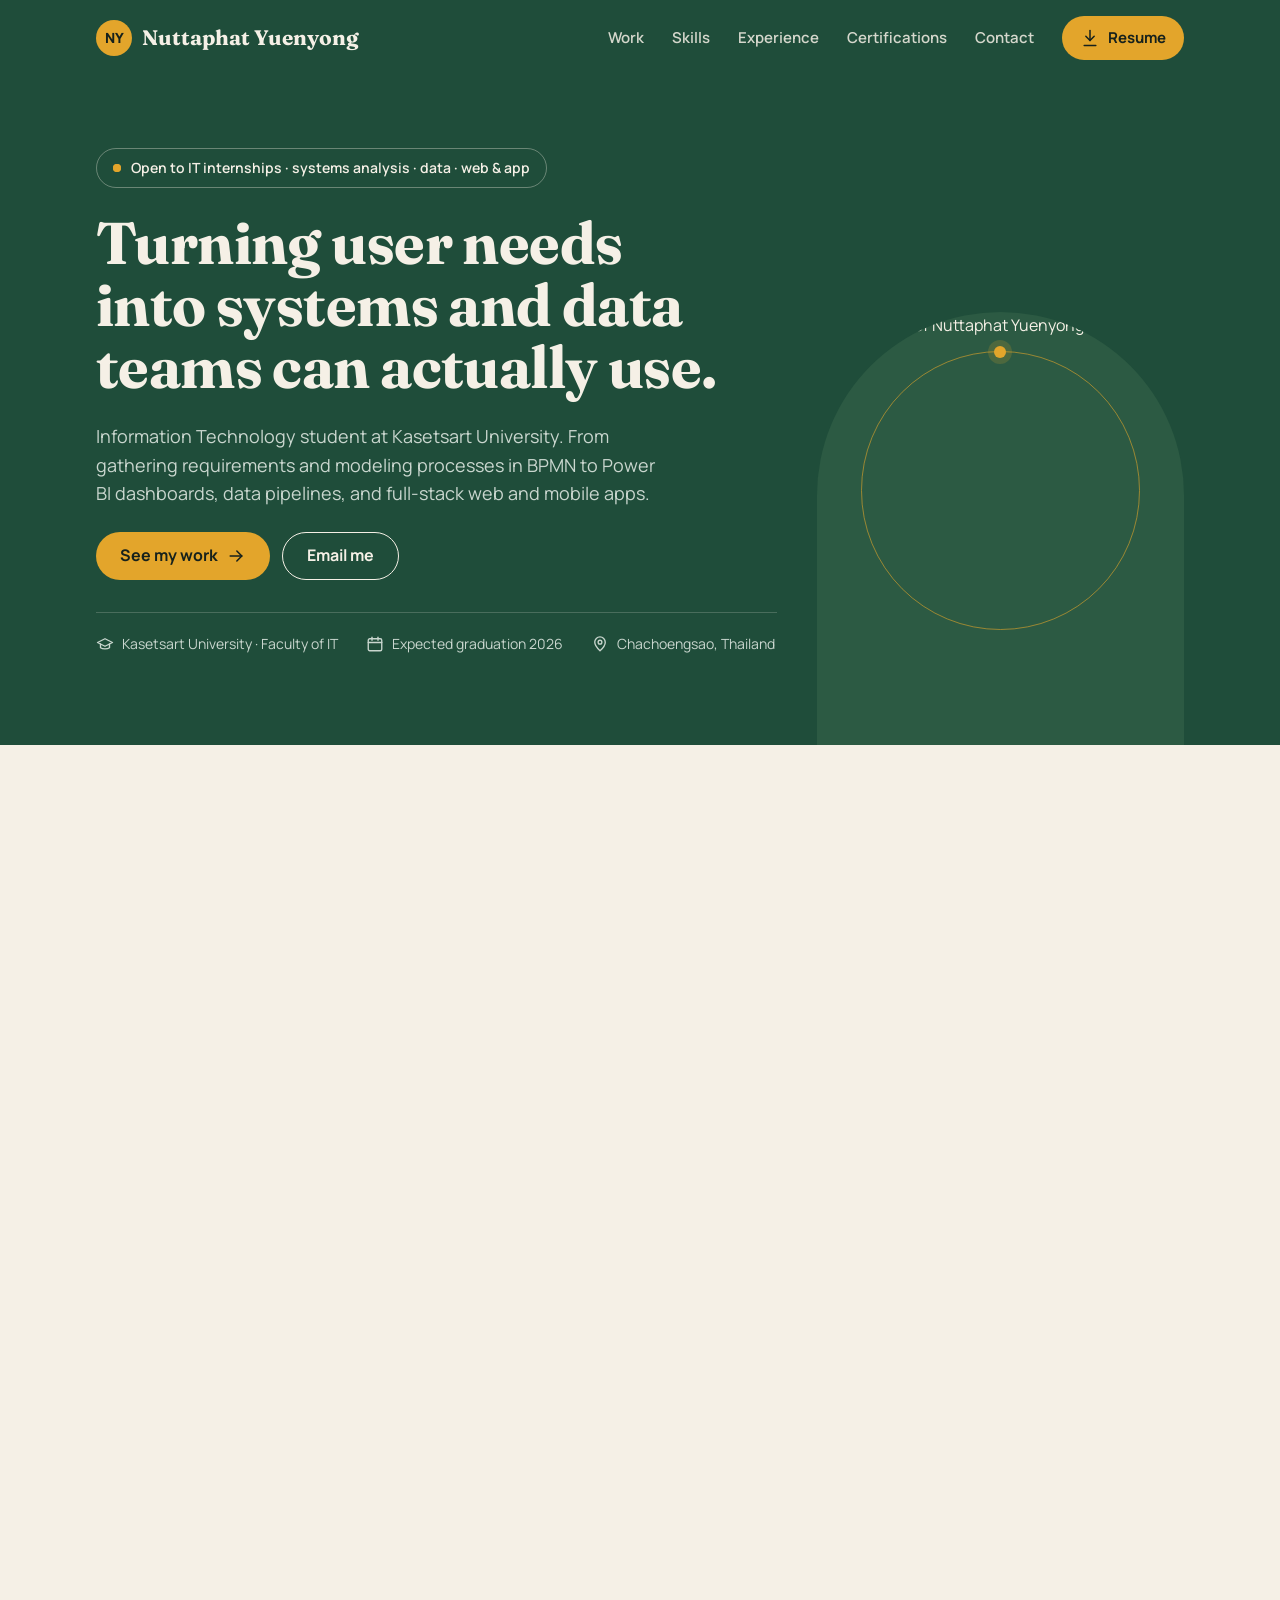
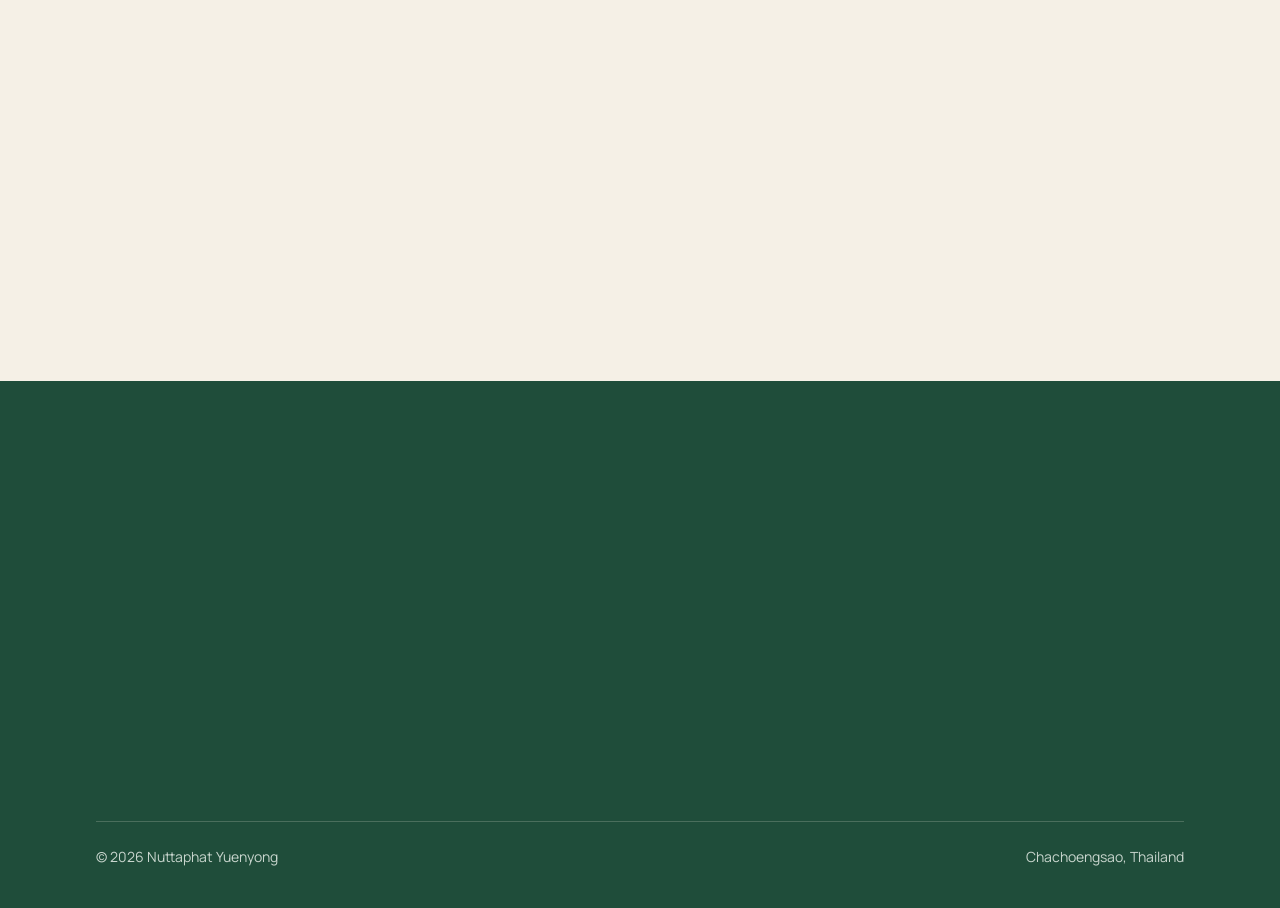
==== index.html @ 668767c3 "Add project screenshots and fix Web Cinema live link Replace placeholder media for Nestly, ShabuQ an" ====
<!DOCTYPE html>
<html lang="en">
  <head>
    <meta charset="UTF-8" />
    <meta name="viewport" content="width=device-width, initial-scale=1.0" />
    <title>Nuttaphat Yuenyong — IT Portfolio: Systems Analysis, Data, Web &amp; App</title>
    <meta
      name="description"
      content="Portfolio of Nuttaphat Yuenyong, Information Technology student at Kasetsart University open to IT internships and roles in systems analysis, data, and web and app development."
    />
    <meta property="og:title" content="Nuttaphat Yuenyong — IT Portfolio: Systems Analysis, Data, Web &amp; App" />
    <meta
      property="og:description"
      content="IT student at Kasetsart University. Requirements and BPMN, Power BI and data pipelines, and full-stack web and mobile apps."
    />
    <meta property="og:type" content="website" />
    <meta property="og:url" content="https://catboyz-45.github.io/Portfolio/" />
    <meta name="theme-color" content="#1F4D3A" />
    <link rel="icon" href="images/favicon.svg" type="image/svg+xml" />
    <link rel="preconnect" href="https://fonts.googleapis.com" />
    <link rel="preconnect" href="https://fonts.gstatic.com" crossorigin />
    <link
      href="https://fonts.googleapis.com/css2?family=Fraunces:opsz,wght@9..144,500;9..144,700&family=Manrope:wght@400;500;600;700;800&family=Noto+Sans+Thai:wght@400;600&display=swap"
      rel="stylesheet"
    />
    <link rel="stylesheet" href="styles.css" />
    <script>
      document.documentElement.classList.add('js');
    </script>
  </head>
  <body>
    <a class="skip-link" href="#main">Skip to content</a>
    <div class="scroll-progress" aria-hidden="true"></div>

    <header class="site-header" id="site-header">
      <div class="container header-inner">
        <a class="brand" href="#top" aria-label="Nuttaphat Yuenyong, back to top">
          <span class="brand-mark" aria-hidden="true">NY</span>
          <span class="brand-name">Nuttaphat Yuenyong</span>
        </a>

        <button class="menu-toggle" type="button" aria-expanded="false" aria-controls="site-nav" aria-label="Open menu">
          <span></span><span></span><span></span>
        </button>

        <nav class="site-nav" id="site-nav" aria-label="Main">
          <a href="#work">Work</a>
          <a href="#skills">Skills</a>
          <a href="#experience">Experience</a>
          <a href="#certifications">Certifications</a>
          <a href="#contact">Contact</a>
          <a class="btn btn-gold btn-sm nav-cta" href="resume.html">
            <svg viewBox="0 0 24 24" aria-hidden="true"><path d="M12 3v12" /><path d="m7 10 5 5 5-5" /><path d="M5 21h14" /></svg>
            Resume
          </a>
        </nav>
      </div>
    </header>

    <main id="main">
      <!-- HERO -->
      <section class="hero" id="top">
        <div class="container hero-grid">
          <div class="hero-copy">
            <span class="eyebrow-pill hero-in" style="--d: 0">
              <span class="pulse-dot" aria-hidden="true"></span>
              Open to IT internships · systems analysis · data · web &amp; app
            </span>
            <h1 class="hero-title hero-in" style="--d: 1">Turning user needs into systems and data teams can actually use.</h1>
            <p class="hero-lead hero-in" style="--d: 2">
              Information Technology student at Kasetsart University. From gathering requirements and modeling
              processes in BPMN to Power BI dashboards, data pipelines, and full-stack web and mobile apps.
            </p>
            <div class="hero-actions hero-in" style="--d: 3">
              <a class="btn btn-gold" href="#work">
                See my work
                <svg class="arrow" viewBox="0 0 24 24" aria-hidden="true"><path d="M5 12h14" /><path d="m13 6 6 6-6 6" /></svg>
              </a>
              <a class="btn btn-outline-light" href="mailto:nuttaputza123@gmail.com">Email me</a>
            </div>
            <ul class="hero-facts hero-in" style="--d: 4">
              <li>
                <svg viewBox="0 0 24 24" aria-hidden="true"><path d="M22 10 12 5 2 10l10 5 10-5Z" /><path d="M6 12v5c3 2 9 2 12 0v-5" /></svg>
                Kasetsart University · Faculty of IT
              </li>
              <li>
                <svg viewBox="0 0 24 24" aria-hidden="true"><rect x="3" y="5" width="18" height="16" rx="2" /><path d="M3 10h18" /><path d="M8 3v4" /><path d="M16 3v4" /></svg>
                Expected graduation 2026
              </li>
              <li>
                <svg viewBox="0 0 24 24" aria-hidden="true"><path d="M12 21s-7-6.2-7-11.5A7 7 0 0 1 19 9.5C19 14.8 12 21 12 21Z" /><circle cx="12" cy="9.5" r="2.5" /></svg>
                Chachoengsao, Thailand
              </li>
            </ul>
          </div>

          <div class="hero-portrait hero-in" style="--d: 2">
            <span class="portrait-ring" aria-hidden="true"></span>
            <img
              src="images/portrait-cutout.webp"
              alt="Portrait of Nuttaphat Yuenyong"
              width="700"
              height="937"
              fetchpriority="high"
            />
          </div>
        </div>
      </section>

      <!-- WORK -->
      <section class="section" id="work">
        <div class="container">
          <div class="section-head" data-reveal>
            <div>
              <p class="eyebrow">Selected work</p>
              <h2>Projects</h2>
            </div>
            <p class="section-note">From requirements and data pipelines to full-stack web and mobile apps.</p>
          </div>

          <div class="work-list">
            <article class="card case-card" data-reveal>
              <div class="case-media">
                <img src="images/project-nestly.jpg" alt="Nestly dorm admin dashboard showing billing, to-do items and room status" width="1400" height="875" loading="lazy" />
              </div>
              <div class="case-body">
                <div class="tag-row">
                  <span class="tag tag-dark">Full-stack web</span>
                  <span class="tag">Next.js</span>
                  <span class="tag">PostgreSQL</span>
                </div>
                <h3>Nestly — dormitory management platform</h3>
                <dl class="case-facts">
                  <dt>What it does</dt>
                  <dd>Runs many dorms in one system: rooms, tenants, leases, water and electricity meters, invoices and payment slips, repair requests, parcels, announcements and chat.</dd>
                  <dt>Design</dt>
                  <dd>Three roles (platform admin, dorm admin, tenant) with permissions checked on the server for every dorm; 115 API routes.</dd>
                  <dt>Built with</dt>
                  <dd>Next.js, TypeScript, Prisma, PostgreSQL, Docker; tested with Vitest and Playwright.</dd>
                </dl>
                <div class="link-row">
                  <a class="text-link" href="https://github.com/Catboyz-45/it-project" target="_blank" rel="noopener">View on GitHub ↗</a>
                </div>
              </div>
            </article>

            <article class="card case-card" data-reveal>
              <!-- TODO: replace this placeholder with a screenshot of the dashboard or the Airflow DAG -->
              <div class="case-media media-placeholder">
                <svg viewBox="0 0 24 24" aria-hidden="true"><ellipse cx="12" cy="5" rx="8" ry="3" /><path d="M4 5v6c0 1.7 3.6 3 8 3s8-1.3 8-3V5" /><path d="M4 11v6c0 1.7 3.6 3 8 3s8-1.3 8-3v-6" /></svg>
                <span>Cost-of-living pipeline</span>
              </div>
              <div class="case-body">
                <div class="tag-row">
                  <span class="tag tag-dark">Data engineering</span>
                  <span class="tag">Airflow</span>
                  <span class="tag">Machine learning</span>
                </div>
                <h3>Thai cost-of-living data pipeline</h3>
                <dl class="case-facts">
                  <dt>Questions</dt>
                  <dd>How much have rice, pork, eggs, rent and fuel gone up in each province? Will each category cost more next month? How far does the minimum wage go?</dd>
                  <dt>What I built</dt>
                  <dd>An Airflow pipeline that pulls millions of rows of provincial CPI from government open APIs, scrapes daily retail prices, validates and transforms the data, then trains and deploys a forecasting model.</dd>
                  <dt>Built with</dt>
                  <dd>Python, Apache Airflow, PostgreSQL, Docker, scikit-learn, FastAPI, Power BI.</dd>
                </dl>
                <div class="link-row">
                  <a class="text-link" href="https://github.com/Catboyz-45/cost-of-living-pipeline" target="_blank" rel="noopener">View on GitHub ↗</a>
                </div>
              </div>
            </article>

            <div class="project-grid" data-stagger>
              <article class="card project-card" data-reveal>
                <!-- TODO: replace with an image of the use case and ER diagrams -->
                <div class="project-media media-placeholder">
                  <svg viewBox="0 0 24 24" aria-hidden="true"><rect x="3" y="3" width="7" height="5" rx="1" /><rect x="14" y="3" width="7" height="5" rx="1" /><rect x="8.5" y="16" width="7" height="5" rx="1" /><path d="M6.5 8v3h11V8" /><path d="M12 11v5" /></svg>
                  <span>Use case &amp; ER diagrams</span>
                </div>
                <div class="project-body">
                  <p class="kicker">System analysis · 2024</p>
                  <h3>Restaurant booking system</h3>
                  <p>Gathered requirements, aligned them with stakeholders, and produced the use case and ER diagrams.</p>
                </div>
              </article>

              <article class="card project-card" data-reveal>
                <!-- TODO: replace with a screenshot of the Power BI dashboard -->
                <div class="project-media media-placeholder">
                  <svg viewBox="0 0 24 24" aria-hidden="true"><rect x="3" y="3" width="18" height="18" rx="2" /><path d="M7 16v-4" /><path d="M12 16V8" /><path d="M17 16v-6" /></svg>
                  <span>Power BI dashboard</span>
                </div>
                <div class="project-body">
                  <p class="kicker">Data visualization · 2025</p>
                  <h3>Sales dashboard</h3>
                  <p>Analysed sales data and built dashboards in Excel and Power BI for a team presentation.</p>
                </div>
              </article>

              <article class="card project-card" data-reveal>
                <div class="project-media project-media-phone">
                  <img src="images/project-shabuq.jpg" alt="ShabuQ app home screen with live queue status and restaurant list" width="390" height="844" loading="lazy" />
                </div>
                <div class="project-body">
                  <p class="kicker">Mobile app · Flutter + Firebase</p>
                  <h3>ShabuQ</h3>
                  <p>Queue booking app for shabu restaurants: sign-in, live queue status, coupons, and separate admin roles for each restaurant.</p>
                  <div class="link-row">
                    <a class="text-link" href="https://github.com/Catboyz-45/shabuq-flutter" target="_blank" rel="noopener">GitHub ↗</a>
                  </div>
                </div>
              </article>

              <article class="card project-card" data-reveal>
                <div class="project-media">
                  <img src="images/iot.jpg" alt="Alcohol Monitor device with ESP32 and MQ-3 sensor" width="640" height="853" loading="lazy" />
                </div>
                <div class="project-body">
                  <p class="kicker">IoT · Flutter + ESP32</p>
                  <h3>Alcohol Monitor</h3>
                  <p>An ESP32 with an MQ-3 sensor streams readings over MQTT to a Flutter app that shows SAFE / WARNING / DRUNK, keeps test history and controls the alarms.</p>
                  <div class="link-row">
                    <a class="text-link" href="https://github.com/Catboyz-45/alcohol-monitor-app" target="_blank" rel="noopener">App ↗</a>
                    <a class="text-link" href="https://github.com/Catboyz-45/alcohol-monitor-firmware" target="_blank" rel="noopener">Firmware ↗</a>
                  </div>
                </div>
              </article>

              <article class="card project-card" data-reveal>
                <div class="project-media">
                  <img src="images/project-cinema.jpg" alt="Web Cinema home page with featured movie banner and now-showing list" width="800" height="500" loading="lazy" />
                </div>
                <div class="project-body">
                  <p class="kicker">Web app · Express + Firebase</p>
                  <h3>Web Cinema</h3>
                  <p>Cinema ticket booking with seat selection, pricing, discount codes and points, built for Information System Analysis and Design.</p>
                  <div class="link-row">
                    <a class="text-link" href="https://my-web-project-491413.web.app/" target="_blank" rel="noopener">Live ↗</a>
                    <a class="text-link" href="https://github.com/Catboyz-45/cinema-booking" target="_blank" rel="noopener">GitHub ↗</a>
                    <a class="text-link" href="35-ณัฐภัทร-ระบบซื้อตั๋วภาพยนตร์ออนไลน์.pdf" target="_blank" rel="noopener">Report</a>
                  </div>
                </div>
              </article>

              <a class="card project-card more-card" href="https://github.com/Catboyz-45" target="_blank" rel="noopener" data-reveal>
                <span class="more-icon" aria-hidden="true">
                  <svg viewBox="0 0 24 24"><path d="M9 19c-4.3 1.4-4.3-2.5-6-3m12 5v-3.5c0-1 .1-1.4-.5-2 2.8-.3 5.5-1.4 5.5-6a4.6 4.6 0 0 0-1.3-3.2 4.2 4.2 0 0 0-.1-3.2s-1.1-.3-3.5 1.3a12.3 12.3 0 0 0-6.2 0C6.5 2.8 5.4 3.1 5.4 3.1a4.2 4.2 0 0 0-.1 3.2A4.6 4.6 0 0 0 4 9.5c0 4.6 2.7 5.7 5.5 6-.6.6-.6 1.2-.5 2V21" /></svg>
                </span>
                <strong>More projects on GitHub</strong>
                <span>github.com/Catboyz-45 ↗</span>
              </a>
            </div>
          </div>
        </div>
      </section>

      <!-- SKILLS -->
      <section class="section" id="skills">
        <div class="container">
          <div class="section-head" data-reveal>
            <div>
              <p class="eyebrow">What I bring</p>
              <h2>Skills</h2>
            </div>
            <p class="section-note">Detail-oriented and responsible — comfortable working with both users and development teams.</p>
          </div>

          <div class="skill-grid" data-stagger>
            <article class="card skill-card" data-reveal>
              <span class="icon-tile" aria-hidden="true">
                <svg viewBox="0 0 24 24"><rect x="3" y="3" width="7" height="5" rx="1" /><rect x="14" y="16" width="7" height="5" rx="1" /><path d="M6.5 8v4a2 2 0 0 0 2 2h7a2 2 0 0 1 2 2" /><path d="M17.5 3.5 21 7l-3.5 3.5L14 7Z" /></svg>
              </span>
              <h3>Systems analysis &amp; design</h3>
              <p>Turning user needs into requirements and models the team can build from.</p>
              <p class="skill-tools">Requirement analysis · Use case · ER diagram · Flowchart · BPMN</p>
            </article>
            <article class="card skill-card" data-reveal>
              <span class="icon-tile" aria-hidden="true">
                <svg viewBox="0 0 24 24"><path d="M4 20V10" /><path d="M10 20V4" /><path d="M16 20v-7" /><path d="M22 20H2" /></svg>
              </span>
              <h3>Data &amp; reporting</h3>
              <p>Collecting, cleaning and modeling data, from SQL queries to pipelines and dashboards.</p>
              <p class="skill-tools">SQL · PostgreSQL · Excel · Power BI · Python · Airflow · Machine learning</p>
            </article>
            <article class="card skill-card" data-reveal>
              <span class="icon-tile" aria-hidden="true">
                <svg viewBox="0 0 24 24"><path d="m8 7-5 5 5 5" /><path d="m16 7 5 5-5 5" /><path d="m14 4-4 16" /></svg>
              </span>
              <h3>Web development</h3>
              <p>Building full-stack web apps with typed APIs and a relational database.</p>
              <p class="skill-tools">HTML · CSS · JavaScript · TypeScript · React · Next.js · Node.js · Express</p>
            </article>
            <article class="card skill-card" data-reveal>
              <span class="icon-tile" aria-hidden="true">
                <svg viewBox="0 0 24 24"><rect x="6" y="2" width="12" height="20" rx="2" /><path d="M11 18h2" /></svg>
              </span>
              <h3>Mobile &amp; IoT</h3>
              <p>Cross-platform apps connected to cloud data and real devices.</p>
              <p class="skill-tools">Flutter · Firebase · ESP32 · MQTT</p>
            </article>
          </div>

          <div class="chip-row" data-reveal>
            <span class="chip-label">DevOps &amp; tools</span>
            <span class="chip">Docker</span>
            <span class="chip">Nginx</span>
            <span class="chip">Git / GitHub</span>
            <span class="chip">Jira</span>
            <span class="chip">Trello</span>
          </div>
        </div>
      </section>

      <!-- EXPERIENCE -->
      <section class="section" id="experience">
        <div class="container two-col">
          <div data-reveal>
            <p class="eyebrow">Experience</p>
            <h2>Work &amp; activities</h2>
            <ol class="timeline" data-stagger>
              <li data-reveal>
                <p class="timeline-year">2025</p>
                <h3>Data dashboard showcase</h3>
                <p>Presented a data dashboard to instructors.</p>
              </li>
              <li data-reveal>
                <p class="timeline-year">2024</p>
                <h3>System analysis workshop</h3>
                <p>Took part in the workshop and the team presentation.</p>
              </li>
              <li data-reveal>
                <p class="timeline-year">Mar – May 2022</p>
                <h3>CP ALL Plc (7-Eleven) — dual vocational trainee</h3>
                <p>Cashier and front-of-store work serving customers; received an internship certificate from CP ALL. <a class="text-link" href="cpall-internship-certificate.pdf" target="_blank" rel="noopener">View certificate ↗</a></p>
              </li>
              <li data-reveal>
                <p class="timeline-year">University activities</p>
                <h3>Thai language seminar <span lang="th" class="th">(สัมมนาวิชาภาษาไทย)</span></h3>
                <p>Took part in the course seminar. <a class="text-link" href="summana.jpg" target="_blank" rel="noopener">View photo ↗</a></p>
              </li>
            </ol>
          </div>

          <div class="side-stack" data-stagger>
            <article class="card card-dark" data-reveal>
              <p class="eyebrow eyebrow-light">Education</p>
              <h3 class="serif">Kasetsart University</h3>
              <p>Faculty of Information Technology</p>
              <p>2023 – 2026 (expected)</p>
            </article>
            <article class="card lang-card" data-reveal>
              <p class="eyebrow">Languages</p>
              <div class="lang-grid">
                <div><strong>Thai</strong><span>Native</span></div>
                <div><strong>English</strong><span>Limited working</span></div>
              </div>
            </article>
          </div>
        </div>
      </section>

      <!-- CERTIFICATIONS -->
      <section class="section section-last" id="certifications">
        <div class="container">
          <div class="section-head" data-reveal>
            <div>
              <p class="eyebrow">Learning</p>
              <h2>Certifications &amp; training</h2>
            </div>
          </div>
          <div class="cert-carousel" data-reveal>
            <div class="cert-controls">
              <p class="cert-count" aria-live="polite">11 certificates</p>
              <div class="cert-buttons">
                <button class="cert-btn" type="button" data-dir="-1" aria-label="Previous certificates">
                  <svg viewBox="0 0 24 24" aria-hidden="true"><path d="m15 6-6 6 6 6" /></svg>
                </button>
                <button class="cert-btn" type="button" data-dir="1" aria-label="Next certificates">
                  <svg viewBox="0 0 24 24" aria-hidden="true"><path d="m9 6 6 6-6 6" /></svg>
                </button>
              </div>
            </div>
            <ul class="cert-track" tabindex="0" aria-label="Certificates, scroll sideways to see more">
            <li class="cert-slide">
              <a class="card cert-slide-link" href="อบรมai.pdf" target="_blank" rel="noopener">
                <span class="cert-slide-media">
                <img src="images/cert-ai.jpg" alt="AI &amp; Cybersecurity Skills certificate" width="720" height="509" loading="lazy" />
                </span>
                <span class="cert-slide-body">
                  <span class="cert-badge cert-badge-gold">Training</span>
                  <strong>AI &amp; Cybersecurity Skills</strong>
                  <span>NCSA × Microsoft · Mar 2025 · View ↗</span>
                </span>
              </a>
            </li>
            <li class="cert-slide">
              <a class="card cert-slide-link" href="https://www.hackerrank.com/certificates/7e9e66ba604c" target="_blank" rel="noopener">
                <span class="cert-slide-media">
                <img src="images/cert-sql-intermediate.jpg" alt="SQL (Intermediate) certificate" width="720" height="540" loading="lazy" />
                </span>
                <span class="cert-slide-body">
                  <span class="cert-badge cert-badge-int">Intermediate</span>
                  <strong>SQL</strong>
                  <span>HackerRank · Mar 2025 · Verify ↗</span>
                </span>
              </a>
            </li>
            <li class="cert-slide">
              <a class="card cert-slide-link" href="https://www.hackerrank.com/certificates/b55aac832346" target="_blank" rel="noopener">
                <span class="cert-slide-media">
                <img src="images/cert-javascript-intermediate.jpg" alt="JavaScript (Intermediate) certificate" width="720" height="540" loading="lazy" />
                </span>
                <span class="cert-slide-body">
                  <span class="cert-badge cert-badge-int">Intermediate</span>
                  <strong>JavaScript</strong>
                  <span>HackerRank · Mar 2025 · Verify ↗</span>
                </span>
              </a>
            </li>
            <li class="cert-slide">
              <a class="card cert-slide-link" href="https://www.hackerrank.com/certificates/b347e137071e" target="_blank" rel="noopener">
                <span class="cert-slide-media">
                <img src="images/cert-nodejs-intermediate.jpg" alt="Node.js (Intermediate) certificate" width="720" height="540" loading="lazy" />
                </span>
                <span class="cert-slide-body">
                  <span class="cert-badge cert-badge-int">Intermediate</span>
                  <strong>Node.js</strong>
                  <span>HackerRank · Mar 2025 · Verify ↗</span>
                </span>
              </a>
            </li>
            <li class="cert-slide">
              <a class="card cert-slide-link" href="https://www.hackerrank.com/certificates/b897d0a8d347" target="_blank" rel="noopener">
                <span class="cert-slide-media">
                <img src="images/cert-angular-intermediate.jpg" alt="Angular (Intermediate) certificate" width="720" height="540" loading="lazy" />
                </span>
                <span class="cert-slide-body">
                  <span class="cert-badge cert-badge-int">Intermediate</span>
                  <strong>Angular</strong>
                  <span>HackerRank · Mar 2025 · Verify ↗</span>
                </span>
              </a>
            </li>
            <li class="cert-slide">
              <a class="card cert-slide-link" href="https://www.hackerrank.com/certificates/db57889ee4a3" target="_blank" rel="noopener">
                <span class="cert-slide-media">
                <img src="images/cert-sql-basic.jpg" alt="SQL (Basic) certificate" width="720" height="540" loading="lazy" />
                </span>
                <span class="cert-slide-body">
                  <span class="cert-badge">Basic</span>
                  <strong>SQL</strong>
                  <span>HackerRank · Mar 2025 · Verify ↗</span>
                </span>
              </a>
            </li>
            <li class="cert-slide">
              <a class="card cert-slide-link" href="https://www.hackerrank.com/certificates/27699dcb1788" target="_blank" rel="noopener">
                <span class="cert-slide-media">
                <img src="images/cert-javascript-basic.jpg" alt="JavaScript (Basic) certificate" width="720" height="540" loading="lazy" />
                </span>
                <span class="cert-slide-body">
                  <span class="cert-badge">Basic</span>
                  <strong>JavaScript</strong>
                  <span>HackerRank · Mar 2025 · Verify ↗</span>
                </span>
              </a>
            </li>
            <li class="cert-slide">
              <a class="card cert-slide-link" href="https://www.hackerrank.com/certificates/e20fbc68e34d" target="_blank" rel="noopener">
                <span class="cert-slide-media">
                <img src="images/cert-nodejs-basic.jpg" alt="Node.js (Basic) certificate" width="720" height="540" loading="lazy" />
                </span>
                <span class="cert-slide-body">
                  <span class="cert-badge">Basic</span>
                  <strong>Node.js</strong>
                  <span>HackerRank · Mar 2025 · Verify ↗</span>
                </span>
              </a>
            </li>
            <li class="cert-slide">
              <a class="card cert-slide-link" href="https://www.hackerrank.com/certificates/fe87475e85b6" target="_blank" rel="noopener">
                <span class="cert-slide-media">
                <img src="images/cert-python-basic.jpg" alt="Python (Basic) certificate" width="720" height="540" loading="lazy" />
                </span>
                <span class="cert-slide-body">
                  <span class="cert-badge">Basic</span>
                  <strong>Python</strong>
                  <span>HackerRank · Mar 2025 · Verify ↗</span>
                </span>
              </a>
            </li>
            <li class="cert-slide">
              <a class="card cert-slide-link" href="https://www.hackerrank.com/certificates/c6fc76d8fc4a" target="_blank" rel="noopener">
                <span class="cert-slide-media">
                <img src="images/cert-java-basic.jpg" alt="Java (Basic) certificate" width="720" height="540" loading="lazy" />
                </span>
                <span class="cert-slide-body">
                  <span class="cert-badge">Basic</span>
                  <strong>Java</strong>
                  <span>HackerRank · Mar 2025 · Verify ↗</span>
                </span>
              </a>
            </li>
            <li class="cert-slide">
              <a class="card cert-slide-link" href="https://www.hackerrank.com/certificates/81c947c89300" target="_blank" rel="noopener">
                <span class="cert-slide-media">
                <img src="images/cert-css-basic.jpg" alt="CSS (Basic) certificate" width="720" height="540" loading="lazy" />
                </span>
                <span class="cert-slide-body">
                  <span class="cert-badge">Basic</span>
                  <strong>CSS</strong>
                  <span>HackerRank · Mar 2025 · Verify ↗</span>
                </span>
              </a>
            </li>
            </ul>
            <div class="cert-progress" aria-hidden="true"><span></span></div>
          </div>
        </div>
      </section>

      <!-- CONTACT -->
      <section class="contact" id="contact">
        <div class="container contact-inner">
          <h2 data-reveal>Looking for a detail-oriented IT intern? Let’s talk.</h2>
          <div class="contact-actions" data-reveal>
            <a class="btn btn-gold btn-lg" href="mailto:nuttaputza123@gmail.com">
              <svg viewBox="0 0 24 24" aria-hidden="true"><rect x="3" y="5" width="18" height="14" rx="2" /><path d="m3 7 9 6 9-6" /></svg>
              nuttaputza123@gmail.com
            </a>
            <a class="btn btn-outline-light btn-lg" href="https://github.com/Catboyz-45" target="_blank" rel="noopener">
              <svg viewBox="0 0 24 24" aria-hidden="true"><path d="M9 19c-4.3 1.4-4.3-2.5-6-3m12 5v-3.5c0-1 .1-1.4-.5-2 2.8-.3 5.5-1.4 5.5-6a4.6 4.6 0 0 0-1.3-3.2 4.2 4.2 0 0 0-.1-3.2s-1.1-.3-3.5 1.3a12.3 12.3 0 0 0-6.2 0C6.5 2.8 5.4 3.1 5.4 3.1a4.2 4.2 0 0 0-.1 3.2A4.6 4.6 0 0 0 4 9.5c0 4.6 2.7 5.7 5.5 6-.6.6-.6 1.2-.5 2V21" /></svg>
              GitHub
            </a>
            <a class="btn btn-outline-light btn-lg" href="https://www.linkedin.com/in/nuttaphat-yuenyong" target="_blank" rel="noopener">
              <svg viewBox="0 0 24 24" aria-hidden="true"><rect x="3" y="3" width="18" height="18" rx="3" /><path d="M8 10v7" /><path d="M8 7v.01" /><path d="M12 17v-4a2 2 0 0 1 4 0v4" /><path d="M12 10v7" /></svg>
              LinkedIn
            </a>
          </div>
          <div class="footer-row">
            <span>© 2026 Nuttaphat Yuenyong</span>
            <span>Chachoengsao, Thailand</span>
          </div>
        </div>
      </section>
    </main>

    <a class="to-top" href="#top" aria-label="Back to top">
      <svg viewBox="0 0 24 24" aria-hidden="true"><path d="M12 19V5" /><path d="m5 12 7-7 7 7" /></svg>
    </a>

    <script src="script.js"></script>
  </body>
</html>
---- styles.css ----
:root {
  --green-900: #173b2d;
  --green-800: #1f4d3a;
  --green-700: #2c5a43;
  --cream: #f5f0e6;
  --cream-deep: #e9e2d3;
  --paper: #fffdf8;
  --line: #e3dccd;
  --ink: #16211c;
  --muted: #4b5751;
  --on-green-muted: #c9d6ce;
  --gold: #e3a52b;
  --gold-on-green: #eab13a;
  --gold-on-cream: #8a6512;

  --radius-lg: 24px;
  --radius-md: 20px;
  --radius-sm: 16px;
  --shadow-soft: 0 1px 2px rgba(22, 33, 28, 0.04), 0 8px 24px rgba(22, 33, 28, 0.06);
  --shadow-lift: 0 2px 4px rgba(22, 33, 28, 0.06), 0 18px 40px rgba(22, 33, 28, 0.12);

  --ease-out: cubic-bezier(0.2, 0.7, 0.2, 1);
  --ease-spring: cubic-bezier(0.34, 1.4, 0.64, 1);
  --header-h: 76px;
}

*,
*::before,
*::after {
  box-sizing: border-box;
}

html {
  scroll-behavior: smooth;
  scroll-padding-top: calc(var(--header-h) + 12px);
  -webkit-text-size-adjust: 100%;
}

body {
  margin: 0;
  font-family: "Manrope", "Noto Sans Thai", system-ui, sans-serif;
  font-size: 16px;
  line-height: 1.6;
  color: var(--ink);
  background: var(--cream);
  -webkit-font-smoothing: antialiased;
}

img {
  max-width: 100%;
  display: block;
}

a {
  color: inherit;
}

h1,
h2,
h3 {
  margin: 0;
}

p {
  margin: 0;
}

svg {
  width: 20px;
  height: 20px;
  fill: none;
  stroke: currentColor;
  stroke-width: 1.8;
  stroke-linecap: round;
  stroke-linejoin: round;
  flex-shrink: 0;
}

:focus-visible {
  outline: 3px solid var(--gold);
  outline-offset: 3px;
  border-radius: 6px;
}

.th {
  font-family: "Noto Sans Thai", "Manrope", sans-serif;
  font-weight: 600;
  color: var(--muted);
}

.container {
  width: 100%;
  max-width: 1200px;
  margin: 0 auto;
  padding-inline: clamp(20px, 5vw, 56px);
}

.skip-link {
  position: absolute;
  left: 16px;
  top: -60px;
  z-index: 100;
  padding: 10px 16px;
  border-radius: 999px;
  background: var(--gold);
  color: var(--ink);
  font-weight: 700;
  text-decoration: none;
  transition: top 200ms var(--ease-out);
}

.skip-link:focus {
  top: 12px;
}

/* ---------- Scroll progress ---------- */

.scroll-progress {
  position: fixed;
  inset: 0 0 auto 0;
  height: 3px;
  z-index: 60;
  background: var(--gold);
  transform-origin: 0 50%;
  transform: scaleX(var(--progress, 0));
  pointer-events: none;
}

/* ---------- Header ---------- */

.site-header {
  position: sticky;
  top: 0;
  z-index: 50;
  background: var(--green-800);
  color: var(--cream);
  transition: background-color 300ms ease, box-shadow 300ms ease;
}

.site-header.is-scrolled {
  background: rgba(31, 77, 58, 0.92);
  backdrop-filter: saturate(140%) blur(10px);
  -webkit-backdrop-filter: saturate(140%) blur(10px);
  box-shadow: 0 8px 24px rgba(10, 25, 18, 0.18);
}

.header-inner {
  display: flex;
  align-items: center;
  gap: 24px;
  min-height: var(--header-h);
  transition: min-height 300ms var(--ease-out);
}

.site-header.is-scrolled .header-inner {
  min-height: 64px;
}

.brand {
  display: inline-flex;
  align-items: center;
  gap: 10px;
  text-decoration: none;
  font-family: "Fraunces", Georgia, serif;
  font-size: 21px;
  font-weight: 700;
  color: var(--cream);
}

.brand-mark {
  width: 36px;
  height: 36px;
  border-radius: 50%;
  display: inline-flex;
  align-items: center;
  justify-content: center;
  background: var(--gold);
  color: var(--ink);
  font-family: "Manrope", sans-serif;
  font-size: 14px;
  font-weight: 800;
  transition: transform 500ms var(--ease-spring);
}

.brand:hover .brand-mark {
  transform: rotate(-12deg) scale(1.06);
}

.site-nav {
  margin-left: auto;
  display: flex;
  align-items: center;
  gap: 28px;
  font-size: 15px;
  font-weight: 600;
}

.site-nav a:not(.btn) {
  position: relative;
  padding: 10px 0;
  text-decoration: none;
  color: var(--cream);
  opacity: 0.85;
  transition: opacity 200ms ease;
}

.site-nav a:not(.btn)::after {
  content: "";
  position: absolute;
  left: 0;
  right: 0;
  bottom: 4px;
  height: 2px;
  border-radius: 2px;
  background: var(--gold);
  transform: scaleX(0);
  transform-origin: right;
  transition: transform 350ms var(--ease-out);
}

.site-nav a:not(.btn):hover,
.site-nav a:not(.btn).is-active {
  opacity: 1;
}

.site-nav a:not(.btn):hover::after,
.site-nav a:not(.btn).is-active::after {
  transform: scaleX(1);
  transform-origin: left;
}

.menu-toggle {
  display: none;
  margin-left: auto;
  width: 44px;
  height: 44px;
  border: 0;
  border-radius: 12px;
  background: transparent;
  color: var(--cream);
  cursor: pointer;
  position: relative;
}

.menu-toggle span {
  position: absolute;
  left: 11px;
  right: 11px;
  height: 2px;
  border-radius: 2px;
  background: currentColor;
  transition: transform 350ms var(--ease-out), opacity 200ms ease;
}

.menu-toggle span:nth-child(1) {
  top: 15px;
}
.menu-toggle span:nth-child(2) {
  top: 21px;
}
.menu-toggle span:nth-child(3) {
  top: 27px;
}

.menu-toggle[aria-expanded="true"] span:nth-child(1) {
  transform: translateY(6px) rotate(45deg);
}
.menu-toggle[aria-expanded="true"] span:nth-child(2) {
  opacity: 0;
  transform: scaleX(0.3);
}
.menu-toggle[aria-expanded="true"] span:nth-child(3) {
  transform: translateY(-6px) rotate(-45deg);
}

/* ---------- Buttons ---------- */

.btn {
  display: inline-flex;
  align-items: center;
  justify-content: center;
  gap: 8px;
  min-height: 48px;
  padding: 0 24px;
  border-radius: 999px;
  font-weight: 700;
  font-size: 16px;
  text-decoration: none;
  white-space: nowrap;
  transition: transform 300ms var(--ease-spring), box-shadow 300ms ease, background-color 200ms ease,
    color 200ms ease;
}

.btn:hover {
  transform: translateY(-2px);
}

.btn:active {
  transform: translateY(0) scale(0.98);
  transition-duration: 100ms;
}

.btn .arrow {
  transition: transform 300ms var(--ease-out);
}

.btn:hover .arrow {
  transform: translateX(4px);
}

.btn-sm {
  min-height: 44px;
  padding: 0 18px;
  font-size: 15px;
}

.btn-lg {
  min-height: 54px;
  padding: 0 26px;
}

.btn-gold {
  background: var(--gold);
  color: var(--ink);
}

.btn-gold:hover {
  box-shadow: 0 10px 24px rgba(227, 165, 43, 0.35);
}

.btn-outline-light {
  border: 1.5px solid var(--cream);
  color: var(--cream);
}

.btn-outline-light:hover {
  background: var(--cream);
  color: var(--green-800);
}

/* ---------- Hero ---------- */

.hero {
  background: var(--green-800);
  color: var(--cream);
  overflow: hidden;
}

.hero-grid {
  display: grid;
  grid-template-columns: minmax(0, 1.3fr) minmax(0, 0.7fr);
  gap: 40px;
  align-items: end;
  padding-top: clamp(32px, 6vw, 72px);
}

.hero-copy {
  display: flex;
  flex-direction: column;
  gap: 24px;
  padding-bottom: clamp(40px, 7vw, 96px);
}

.eyebrow-pill {
  align-self: flex-start;
  display: inline-flex;
  align-items: center;
  gap: 10px;
  padding: 8px 16px;
  border: 1px solid rgba(245, 240, 230, 0.35);
  border-radius: 999px;
  font-size: 14px;
  font-weight: 600;
}

.pulse-dot {
  position: relative;
  width: 8px;
  height: 8px;
  border-radius: 50%;
  background: var(--gold);
}

.pulse-dot::after {
  content: "";
  position: absolute;
  inset: 0;
  border-radius: 50%;
  background: var(--gold);
  animation: pulse 2.2s ease-out infinite;
}

.hero-title {
  font-family: "Fraunces", Georgia, serif;
  font-weight: 700;
  font-size: clamp(40px, 4.6vw, 62px);
  line-height: 1.05;
  letter-spacing: -0.01em;
  text-wrap: balance;
}

.hero-lead {
  max-width: 560px;
  font-size: 18px;
  color: var(--on-green-muted);
}

.hero-actions {
  display: flex;
  flex-wrap: wrap;
  gap: 12px;
}

.hero-facts {
  list-style: none;
  margin: 8px 0 0;
  padding: 20px 0 0;
  border-top: 1px solid rgba(245, 240, 230, 0.2);
  display: flex;
  flex-wrap: wrap;
  gap: 12px 28px;
  font-size: 14px;
  color: var(--on-green-muted);
}

.hero-facts li {
  display: flex;
  align-items: center;
  gap: 8px;
}

.hero-facts svg {
  width: 18px;
  height: 18px;
}

.hero-portrait {
  position: relative;
  justify-self: center;
  width: min(100%, 480px);
  aspect-ratio: 440 / 520;
  border-radius: 220px 220px 0 0;
  background: var(--green-700);
  display: flex;
  align-items: flex-end;
  justify-content: center;
  overflow: hidden;
}

.portrait-ring {
  position: absolute;
  left: 12%;
  right: 12%;
  top: 9%;
  aspect-ratio: 1;
  border-radius: 50%;
  border: 1.5px solid rgba(227, 165, 43, 0.6);
  animation: spin 24s linear infinite;
}

.portrait-ring::after {
  content: "";
  position: absolute;
  top: -6px;
  left: 50%;
  width: 12px;
  height: 12px;
  margin-left: -6px;
  border-radius: 50%;
  background: var(--gold);
  box-shadow: 0 0 0 6px rgba(227, 165, 43, 0.18);
}

.hero-portrait img {
  position: relative;
  width: 88%;
  height: auto;
  will-change: transform;
  transform: translate3d(0, var(--parallax, 0px), 0);
}

/* Hero entrance — runs once on load */
.hero-in {
  animation: rise 900ms var(--ease-out) both;
  animation-delay: calc(var(--d, 0) * 110ms + 80ms);
}

.hero-portrait.hero-in {
  animation-name: rise-portrait;
  animation-duration: 1100ms;
}

/* ---------- Sections ---------- */

.section {
  padding-top: clamp(64px, 9vw, 112px);
}

.section-last {
  padding-bottom: clamp(64px, 9vw, 112px);
}

.section-head {
  display: flex;
  flex-wrap: wrap;
  align-items: flex-end;
  justify-content: space-between;
  gap: 16px;
  margin-bottom: 32px;
}

.section h2 {
  font-family: "Fraunces", Georgia, serif;
  font-weight: 700;
  font-size: clamp(32px, 4vw, 48px);
  line-height: 1.1;
}

.eyebrow {
  margin-bottom: 8px;
  font-size: 13px;
  font-weight: 800;
  letter-spacing: 0.14em;
  text-transform: uppercase;
  color: var(--gold-on-cream);
}

.eyebrow-light {
  color: var(--gold-on-green);
}

.section-note {
  max-width: 420px;
  color: var(--muted);
}

.card {
  background: var(--paper);
  border: 1px solid var(--line);
  border-radius: var(--radius-md);
  box-shadow: var(--shadow-soft);
  transition: translate 450ms var(--ease-out), box-shadow 450ms var(--ease-out), border-color 300ms ease;
}

a.card,
.skill-card,
.project-card,
.case-card {
  will-change: translate;
}

a.card:hover,
.skill-card:hover,
.project-card:hover,
.case-card:hover {
  translate: 0 -6px;
  box-shadow: var(--shadow-lift);
  border-color: #d6ccb6;
}

/* ---------- Skills ---------- */

.skill-grid {
  display: grid;
  grid-template-columns: repeat(4, minmax(0, 1fr));
  gap: 20px;
}

.skill-card {
  padding: 28px;
  display: flex;
  flex-direction: column;
  gap: 14px;
}

.skill-card h3 {
  font-size: 20px;
  font-weight: 800;
}

.skill-card p {
  color: var(--muted);
}

.skill-card .skill-tools {
  margin-top: auto;
  font-size: 14px;
  font-weight: 600;
  color: var(--green-800);
}

.icon-tile {
  width: 48px;
  height: 48px;
  border-radius: 14px;
  background: var(--green-800);
  color: var(--cream);
  display: inline-flex;
  align-items: center;
  justify-content: center;
  transition: transform 500ms var(--ease-spring), background-color 300ms ease;
}

.icon-tile svg {
  width: 24px;
  height: 24px;
}

.skill-card:hover .icon-tile {
  transform: rotate(-8deg) scale(1.08);
  background: var(--green-700);
}

.chip-row {
  margin-top: 20px;
  display: flex;
  flex-wrap: wrap;
  align-items: center;
  gap: 10px;
}

.chip-label {
  margin-right: 6px;
  font-size: 14px;
  font-weight: 700;
  color: var(--muted);
}

.chip {
  padding: 6px 14px;
  border-radius: 999px;
  background: var(--cream-deep);
  font-size: 14px;
  font-weight: 600;
  transition: background-color 200ms ease, color 200ms ease, transform 300ms var(--ease-spring);
}

.chip:hover {
  background: var(--green-800);
  color: var(--cream);
  transform: translateY(-2px);
}

/* ---------- Work ---------- */

.work-list {
  display: flex;
  flex-direction: column;
  gap: 24px;
}

.case-card {
  border-radius: var(--radius-lg);
  overflow: hidden;
  display: grid;
  grid-template-columns: minmax(0, 1fr) minmax(0, 1fr);
}

.media-placeholder {
  background: var(--cream-deep);
  color: var(--muted);
  display: flex;
  flex-direction: column;
  align-items: center;
  justify-content: center;
  gap: 12px;
  padding: 32px;
  font-weight: 700;
  text-align: center;
}

.media-placeholder svg {
  width: 44px;
  height: 44px;
  stroke-width: 1.4;
  transition: transform 600ms var(--ease-spring);
}

.card:hover .media-placeholder svg {
  transform: scale(1.12) rotate(-4deg);
}

.case-media {
  min-height: 320px;
  position: relative;
  overflow: hidden;
}

.case-media img {
  position: absolute;
  inset: 0;
  width: 100%;
  height: 100%;
  object-fit: cover;
  object-position: left top;
  transition: transform 900ms var(--ease-out);
}

.case-card:hover .case-media img {
  transform: scale(1.04);
}

.case-body {
  padding: clamp(24px, 4vw, 44px);
  display: flex;
  flex-direction: column;
  gap: 16px;
}

.case-body h3 {
  font-family: "Fraunces", Georgia, serif;
  font-size: 30px;
  line-height: 1.15;
}

.tag-row {
  display: flex;
  flex-wrap: wrap;
  gap: 8px;
  font-size: 13px;
  font-weight: 700;
}

.tag {
  padding: 4px 12px;
  border-radius: 999px;
  background: var(--cream-deep);
}

.tag-dark {
  background: var(--green-800);
  color: var(--cream);
}

.case-facts {
  margin: 0;
  display: grid;
  grid-template-columns: 110px 1fr;
  gap: 10px 16px;
  font-size: 15px;
}

.case-facts dt {
  font-weight: 800;
  color: var(--green-800);
}

.case-facts dd {
  margin: 0;
  color: var(--muted);
}

.project-grid {
  display: grid;
  grid-template-columns: repeat(3, minmax(0, 1fr));
  gap: 24px;
}

.project-card {
  overflow: hidden;
  display: flex;
  flex-direction: column;
}

.project-media {
  height: 200px;
  overflow: hidden;
}

.project-media img {
  width: 100%;
  height: 100%;
  object-fit: cover;
  transition: transform 900ms var(--ease-out);
}

.project-media-phone {
  background: var(--cream-deep);
  display: flex;
  justify-content: center;
  align-items: flex-start;
  padding-top: 22px;
}

.project-media-phone img {
  width: 58%;
  height: auto;
  border-radius: 18px 18px 0 0;
  box-shadow: 0 10px 30px rgba(31, 77, 58, 0.18);
}

.project-card:hover .project-media img {
  transform: scale(1.06);
}

.more-card {
  padding: 28px;
  justify-content: center;
  align-items: flex-start;
  gap: 8px;
  min-height: 220px;
  text-decoration: none;
  color: var(--ink);
  background: var(--cream-deep);
  border-style: dashed;
}

.more-card strong {
  font-size: 20px;
}

.more-card > span:last-child {
  font-weight: 700;
  color: var(--green-800);
}

.more-icon {
  width: 48px;
  height: 48px;
  border-radius: 14px;
  display: inline-flex;
  align-items: center;
  justify-content: center;
  background: var(--green-800);
  color: var(--cream);
}

.more-icon svg {
  width: 24px;
  height: 24px;
}

.project-body {
  padding: 24px;
  display: flex;
  flex-direction: column;
  gap: 10px;
  flex-grow: 1;
}

.project-body h3 {
  font-size: 20px;
  font-weight: 800;
  line-height: 1.3;
}

.project-body > p:not(.kicker) {
  color: var(--muted);
  font-size: 15px;
}

.kicker {
  font-size: 13px;
  font-weight: 800;
  letter-spacing: 0.08em;
  text-transform: uppercase;
  color: var(--gold-on-cream);
}

.link-row {
  margin-top: auto;
  padding-top: 8px;
  display: flex;
  flex-wrap: wrap;
  gap: 4px 18px;
}

.text-link {
  display: inline-flex;
  align-items: center;
  min-height: 44px;
  font-weight: 800;
  font-size: 15px;
  color: var(--green-800);
  text-decoration: none;
  background: linear-gradient(currentColor, currentColor) 0 calc(100% - 10px) / 0 2px no-repeat;
  transition: background-size 350ms var(--ease-out);
}

.text-link:hover {
  background-size: 100% 2px;
}

/* ---------- Experience ---------- */

.two-col {
  display: grid;
  grid-template-columns: minmax(0, 1fr) minmax(0, 1fr);
  gap: 48px;
}

.two-col h2 {
  margin-bottom: 28px;
}

.timeline {
  list-style: none;
  margin: 0;
  padding: 0 0 0 26px;
  position: relative;
  display: flex;
  flex-direction: column;
  gap: 28px;
}

.timeline::before {
  content: "";
  position: absolute;
  left: 0;
  top: 6px;
  bottom: 6px;
  width: 2px;
  background: #d8cfbc;
  transform-origin: top;
  transform: scaleY(var(--line-progress, 1));
  transition: transform 1200ms var(--ease-out);
}

.timeline li {
  position: relative;
}

.timeline li::before {
  content: "";
  position: absolute;
  left: -33px;
  top: 6px;
  width: 16px;
  height: 16px;
  border-radius: 50%;
  background: var(--green-800);
  border: 3px solid var(--cream);
  box-sizing: border-box;
}

.timeline-year {
  font-size: 14px;
  font-weight: 800;
  color: var(--gold-on-cream);
}

.timeline h3 {
  margin: 2px 0 4px;
  font-size: 18px;
  font-weight: 800;
}

.timeline li > p:last-child {
  color: var(--muted);
}

.timeline .text-link {
  display: inline;
  min-height: 0;
  background-position: 0 100%;
}

.side-stack {
  display: flex;
  flex-direction: column;
  gap: 20px;
}

.card-dark {
  background: var(--green-800);
  border-color: var(--green-800);
  color: var(--cream);
  border-radius: var(--radius-lg);
  padding: 32px;
  display: flex;
  flex-direction: column;
  gap: 8px;
}

.card-dark p:not(.eyebrow) {
  color: var(--on-green-muted);
}

.serif {
  font-family: "Fraunces", Georgia, serif;
  font-size: 28px;
  line-height: 1.2;
}

.lang-card {
  border-radius: var(--radius-lg);
  padding: 32px;
}

.lang-grid {
  display: grid;
  grid-template-columns: repeat(2, minmax(0, 1fr));
  gap: 16px;
}

.lang-grid strong {
  display: block;
  font-size: 18px;
}

.lang-grid span {
  color: var(--muted);
}

/* ---------- Certifications ---------- */

.cert-carousel {
  --per-view: 3;
  --gap: 20px;
}

.cert-controls {
  display: flex;
  align-items: center;
  justify-content: space-between;
  gap: 16px;
  margin-bottom: 16px;
}

.cert-count {
  font-size: 14px;
  font-weight: 700;
  color: var(--muted);
}

.cert-buttons {
  display: flex;
  gap: 10px;
}

.cert-btn {
  width: 48px;
  height: 48px;
  border-radius: 50%;
  border: 1px solid var(--line);
  background: var(--paper);
  color: var(--green-800);
  display: inline-flex;
  align-items: center;
  justify-content: center;
  cursor: pointer;
  box-shadow: var(--shadow-soft);
  transition: background-color 200ms ease, color 200ms ease, transform 300ms var(--ease-spring), opacity 200ms ease;
}

.cert-btn:hover:not(:disabled) {
  background: var(--green-800);
  color: var(--cream);
  transform: translateY(-2px);
}

.cert-btn:disabled {
  opacity: 0.35;
  cursor: default;
}

.cert-btn svg {
  width: 22px;
  height: 22px;
  stroke-width: 2.2;
}

.cert-track {
  list-style: none;
  margin: 0;
  padding: 4px 4px 24px;
  margin-inline: -4px;
  display: grid;
  grid-auto-flow: column;
  grid-auto-columns: calc((100% - (var(--per-view) - 1) * var(--gap)) / var(--per-view));
  gap: var(--gap);
  overflow-x: auto;
  overscroll-behavior-x: contain;
  scroll-snap-type: x mandatory;
  scroll-padding-inline: 4px;
  scroll-behavior: smooth;
  scrollbar-width: none;
}

.cert-track::-webkit-scrollbar {
  display: none;
}

.cert-track:focus-visible {
  outline: 3px solid var(--gold);
  outline-offset: 4px;
  border-radius: var(--radius-lg);
}

.cert-slide {
  scroll-snap-align: start;
  display: flex;
}

.cert-slide-link {
  display: flex;
  flex-direction: column;
  width: 100%;
  overflow: hidden;
  border-radius: var(--radius-lg);
  text-decoration: none;
  color: var(--ink);
}

.cert-slide-media {
  display: block;
  aspect-ratio: 4 / 3;
  background: #fff;
  border-bottom: 1px solid var(--line);
  overflow: hidden;
}

.cert-slide-media img {
  width: 100%;
  height: 100%;
  object-fit: contain;
  transition: transform 900ms var(--ease-out);
}

.cert-slide-link:hover .cert-slide-media img {
  transform: scale(1.04);
}

.cert-slide-body {
  padding: 18px 20px 20px;
  display: flex;
  flex-direction: column;
  align-items: flex-start;
  gap: 6px;
}

.cert-slide-body strong {
  font-size: 18px;
  font-weight: 800;
  line-height: 1.3;
}

.cert-slide-body > span:last-child {
  font-size: 14px;
  color: var(--muted);
}

.cert-badge {
  padding: 3px 10px;
  border-radius: 999px;
  font-size: 12px;
  font-weight: 800;
  background: var(--cream-deep);
  color: var(--green-800);
}

.cert-badge-int {
  background: var(--green-800);
  color: var(--cream);
}

.cert-badge-gold {
  background: var(--gold);
  color: var(--ink);
}

.cert-progress {
  height: 4px;
  border-radius: 4px;
  background: var(--cream-deep);
  overflow: hidden;
}

.cert-progress span {
  display: block;
  height: 100%;
  width: var(--thumb, 30%);
  border-radius: 4px;
  background: var(--green-800);
  transform: translateX(var(--offset, 0%));
  transition: transform 150ms linear;
}

/* ---------- Contact ---------- */

.contact {
  background: var(--green-800);
  color: var(--cream);
}

.contact-inner {
  padding-top: clamp(64px, 9vw, 104px);
  padding-bottom: 40px;
  display: flex;
  flex-direction: column;
  gap: 28px;
}

.contact h2 {
  max-width: 760px;
  font-family: "Fraunces", Georgia, serif;
  font-weight: 700;
  font-size: clamp(36px, 5vw, 64px);
  line-height: 1.05;
  text-wrap: balance;
}

.contact-actions {
  display: flex;
  flex-wrap: wrap;
  gap: 12px;
}

.footer-row {
  margin-top: 24px;
  padding-top: 24px;
  border-top: 1px solid rgba(245, 240, 230, 0.2);
  display: flex;
  flex-wrap: wrap;
  justify-content: space-between;
  gap: 12px;
  font-size: 14px;
  color: var(--on-green-muted);
}

/* ---------- Back to top ---------- */

.to-top {
  position: fixed;
  right: 20px;
  bottom: 20px;
  z-index: 40;
  width: 48px;
  height: 48px;
  border-radius: 50%;
  display: inline-flex;
  align-items: center;
  justify-content: center;
  background: var(--gold);
  color: var(--ink);
  box-shadow: 0 10px 24px rgba(22, 33, 28, 0.2);
  opacity: 0;
  visibility: hidden;
  transform: translateY(16px) scale(0.9);
  transition: opacity 300ms ease, transform 400ms var(--ease-spring), visibility 0s linear 300ms;
}

.to-top.is-visible {
  opacity: 1;
  visibility: visible;
  transform: none;
  transition: opacity 300ms ease, transform 400ms var(--ease-spring), visibility 0s;
}

.to-top:hover {
  transform: translateY(-3px);
}

/* ---------- Scroll reveal (only when JS is running) ---------- */

.js [data-reveal] {
  opacity: 0;
  transform: translate3d(0, 28px, 0);
  transition: opacity 800ms var(--ease-out), transform 800ms var(--ease-out),
    translate 450ms var(--ease-out), box-shadow 450ms var(--ease-out), border-color 300ms ease;
  transition-delay: calc(var(--i, 0) * 90ms);
}

.js [data-reveal].is-visible {
  opacity: 1;
  transform: none;
}

/* once revealed, hover lift should respond instantly, not wait for the stagger delay */
.js [data-reveal].is-done {
  transition-delay: 0ms;
  transition-duration: 450ms;
}

.js .timeline {
  --line-progress: 0;
}

.js .timeline.is-drawn {
  --line-progress: 1;
}

/* ---------- Keyframes ---------- */

@keyframes rise {
  from {
    opacity: 0;
    transform: translate3d(0, 24px, 0);
  }
  to {
    opacity: 1;
    transform: none;
  }
}

@keyframes rise-portrait {
  from {
    opacity: 0;
    transform: translate3d(0, 48px, 0) scale(0.97);
  }
  to {
    opacity: 1;
    transform: none;
  }
}

@keyframes pulse {
  0% {
    transform: scale(1);
    opacity: 0.7;
  }
  100% {
    transform: scale(3);
    opacity: 0;
  }
}

@keyframes spin {
  to {
    transform: rotate(360deg);
  }
}

/* ---------- Responsive ---------- */

@media (max-width: 1024px) {
  .skill-grid,
  .project-grid {
    grid-template-columns: repeat(2, minmax(0, 1fr));
  }

  .cert-carousel {
    --per-view: 2;
  }
}

@media (max-width: 880px) {
  :root {
    --header-h: 64px;
  }

  .menu-toggle {
    display: inline-flex;
  }

  .site-nav {
    position: absolute;
    top: 100%;
    left: 0;
    right: 0;
    flex-direction: column;
    align-items: stretch;
    gap: 0;
    padding: 8px clamp(20px, 5vw, 56px) 20px;
    background: var(--green-800);
    box-shadow: 0 16px 32px rgba(10, 25, 18, 0.25);
    opacity: 0;
    visibility: hidden;
    transform: translateY(-8px);
    transition: opacity 250ms ease, transform 350ms var(--ease-out), visibility 0s linear 350ms;
  }

  .site-nav.is-open {
    opacity: 1;
    visibility: visible;
    transform: none;
    transition: opacity 250ms ease, transform 350ms var(--ease-out), visibility 0s;
  }

  .site-nav a:not(.btn) {
    padding: 14px 0;
    border-bottom: 1px solid rgba(245, 240, 230, 0.12);
    font-size: 17px;
  }

  .site-nav a:not(.btn)::after {
    bottom: 8px;
    right: auto;
    width: 32px;
  }

  .nav-cta {
    margin-top: 16px;
    align-self: flex-start;
  }

  .hero-grid,
  .case-card,
  .two-col {
    grid-template-columns: minmax(0, 1fr);
  }

  .hero-grid {
    gap: 32px;
  }

  .hero-copy {
    padding-bottom: 0;
  }

  .hero-portrait {
    width: min(100%, 360px);
  }

  .case-media {
    min-height: 220px;
  }
}

@media (max-width: 600px) {
  .brand-name {
    font-size: 18px;
  }

  .skill-grid,
  .project-grid {
    grid-template-columns: minmax(0, 1fr);
  }

  .cert-carousel {
    --per-view: 1.2;
    --gap: 14px;
  }

  .hero-lead {
    font-size: 17px;
  }

  .hero-actions .btn {
    flex: 1 1 auto;
  }

  .case-facts {
    grid-template-columns: minmax(0, 1fr);
    gap: 2px;
  }

  .case-facts dd + dt {
    margin-top: 10px;
  }

  .case-media {
    min-height: 150px;
  }

  .project-media {
    height: 140px;
  }

  .media-placeholder {
    padding: 20px;
    gap: 8px;
  }

  .media-placeholder svg {
    width: 34px;
    height: 34px;
  }

  .project-body {
    padding: 20px;
  }

  .more-card {
    min-height: 0;
  }

  .contact-actions .btn {
    width: 100%;
    white-space: normal;
  }

  .to-top {
    right: 16px;
    bottom: 16px;
  }
}

/* ---------- Reduced motion ---------- */

@media (prefers-reduced-motion: reduce) {
  html {
    scroll-behavior: auto;
  }

  .cert-track {
    scroll-behavior: auto;
  }

  *,
  *::before,
  *::after {
    animation-duration: 0.01ms !important;
    animation-iteration-count: 1 !important;
    animation-delay: 0ms !important;
    transition-duration: 0.01ms !important;
    transition-delay: 0ms !important;
  }

  .js [data-reveal] {
    opacity: 1;
    transform: none;
  }

  .hero-portrait img {
    transform: none;
  }
}
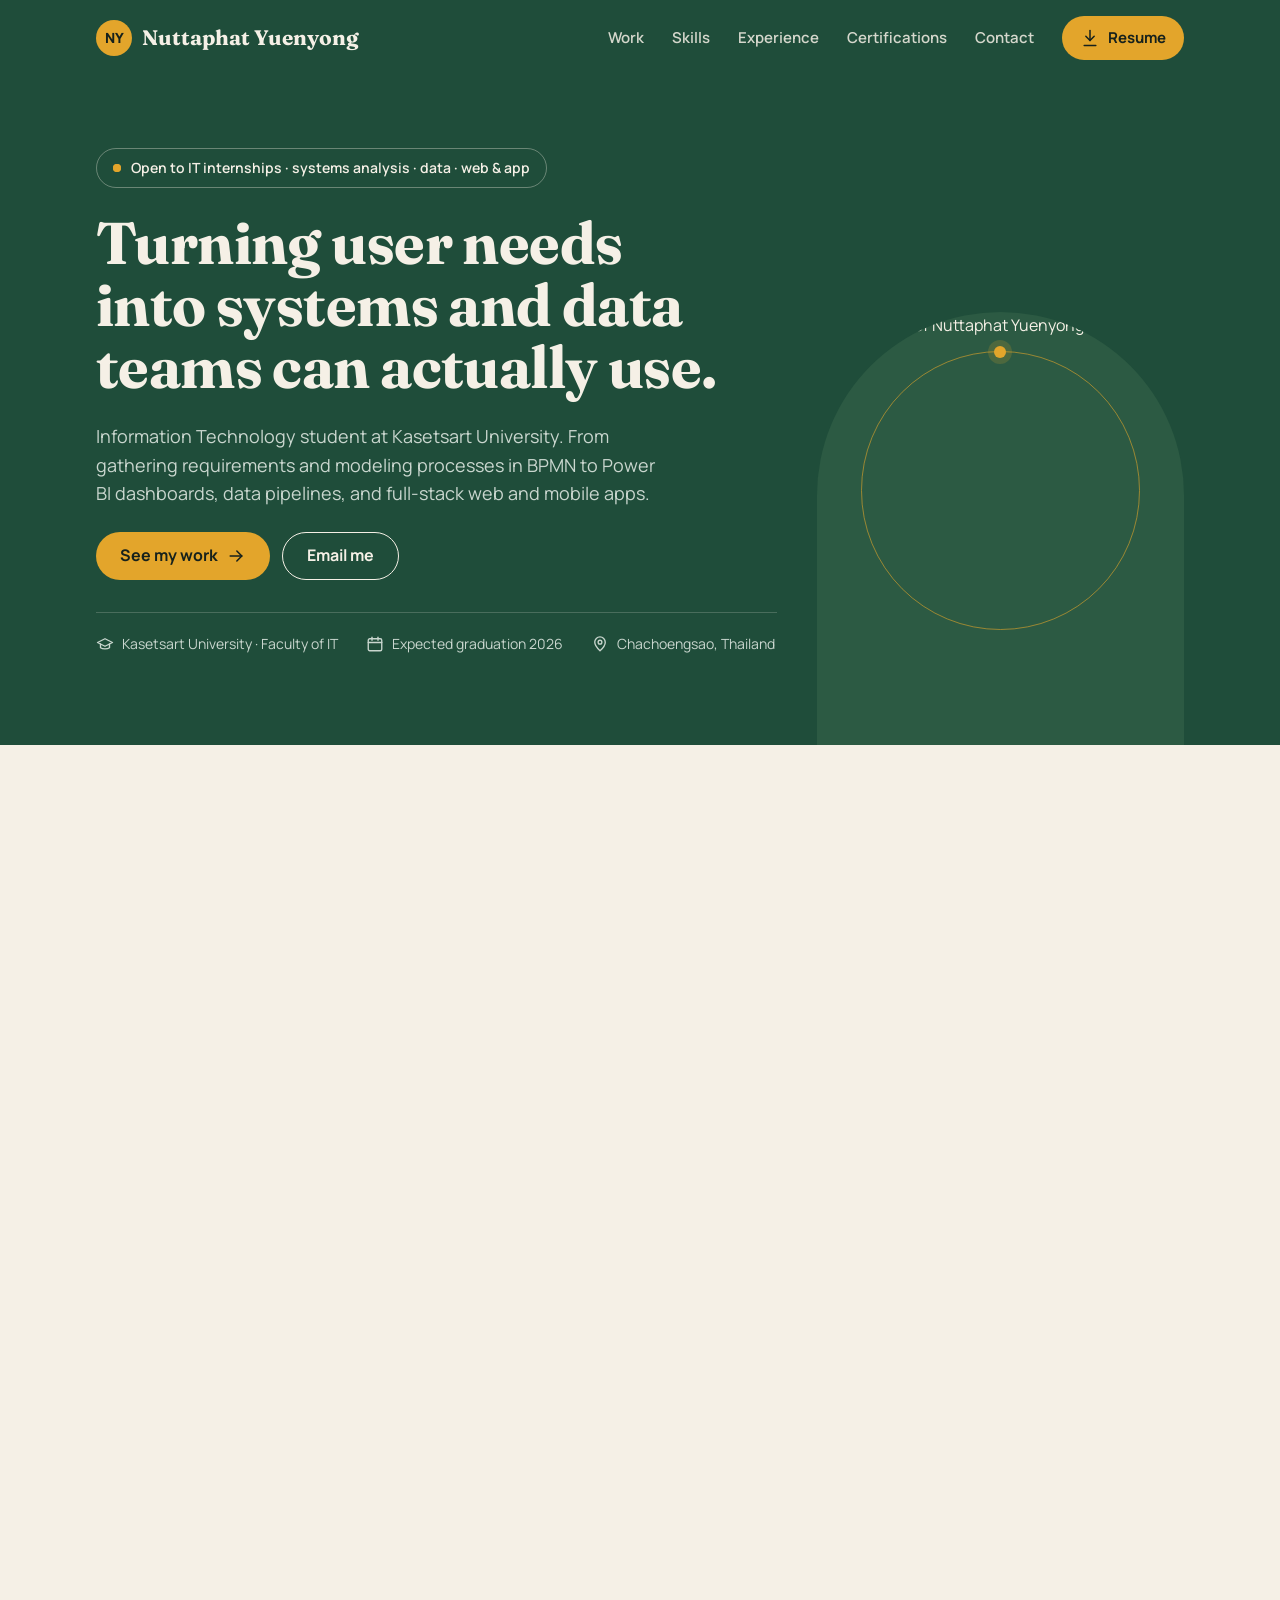
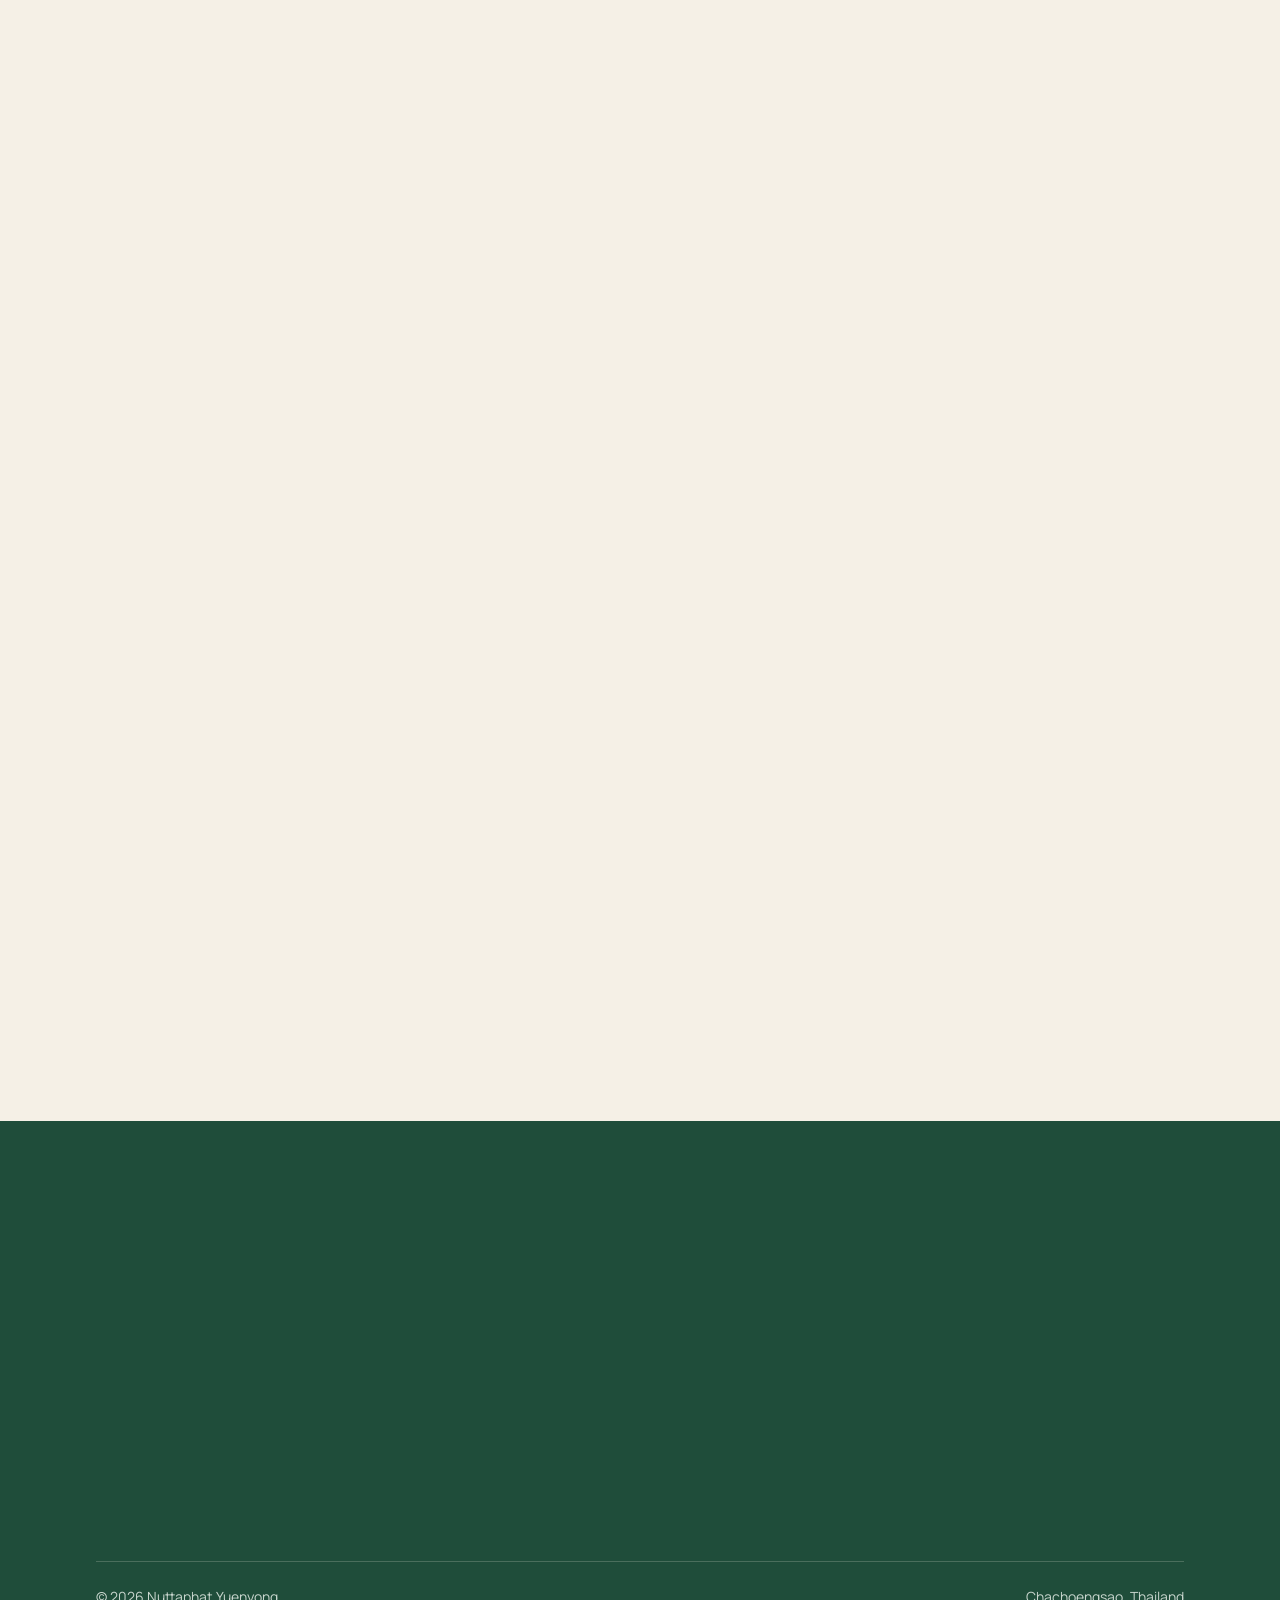
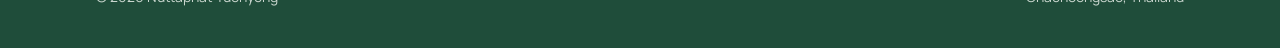
==== commit 8ca37847: "Rework projects: add Web Cinema SA case, KU pipeline, Time Attendance - Promote Web Cinema to a syst" ====
--- a/index.html
+++ b/index.html
@@ -139,62 +139,77 @@
                   <dd>Next.js, TypeScript, Prisma, PostgreSQL, Docker; tested with Vitest and Playwright.</dd>
                 </dl>
                 <div class="link-row">
-                  <a class="text-link" href="https://github.com/Catboyz-45/it-project" target="_blank" rel="noopener">View on GitHub ↗</a>
+                  <a class="text-link" href="docs/nestly-user-manual.pdf" target="_blank" rel="noopener">User manual (PDF) ↗</a>
                 </div>
               </div>
             </article>
 
             <article class="card case-card" data-reveal>
-              <!-- TODO: replace this placeholder with a screenshot of the dashboard or the Airflow DAG -->
-              <div class="case-media media-placeholder">
-                <svg viewBox="0 0 24 24" aria-hidden="true"><ellipse cx="12" cy="5" rx="8" ry="3" /><path d="M4 5v6c0 1.7 3.6 3 8 3s8-1.3 8-3V5" /><path d="M4 11v6c0 1.7 3.6 3 8 3s8-1.3 8-3v-6" /></svg>
-                <span>Cost-of-living pipeline</span>
+              <div class="case-media case-media-diagram">
+                <img src="images/project-cinema-usecase.png" alt="Use case diagram of the online movie ticket booking system with customer, administrator and Stripe actors" width="1400" height="909" loading="lazy" />
+              </div>
+              <div class="case-body">
+                <div class="tag-row">
+                  <span class="tag tag-dark">Systems analysis</span>
+                  <span class="tag">Express</span>
+                  <span class="tag">Firebase</span>
+                </div>
+                <h3>Web Cinema — online movie ticket booking</h3>
+                <dl class="case-facts">
+                  <dt>What it does</dt>
+                  <dd>Customers search showtimes, pick seats (held for 12 minutes), pay through Stripe with discount codes or points, and get a QR ticket. Admins manage films, showtimes, branches, pricing, promotions, check-in, reports and refunds.</dd>
+                  <dt>Analysis &amp; design</dt>
+                  <dd>Context diagram, DFD, use case, ER, class, sequence and activity diagrams, plus HTA and a decision tree, written up in a full report for Information System Analysis and Design.</dd>
+                  <dt>Built with</dt>
+                  <dd>HTML, CSS, JavaScript, Express, Firebase Authentication and Firestore, Stripe.</dd>
+                </dl>
+                <div class="link-row">
+                  <a class="text-link" href="https://my-web-project-491413.web.app/" target="_blank" rel="noopener">Live ↗</a>
+                  <a class="text-link" href="35-ณัฐภัทร-ระบบซื้อตั๋วภาพยนตร์ออนไลน์.pdf" target="_blank" rel="noopener">Report (PDF) ↗</a>
+                  <a class="text-link" href="https://github.com/Catboyz-45/cinema-booking" target="_blank" rel="noopener">GitHub ↗</a>
+                </div>
+              </div>
+            </article>
+
+            <article class="card case-card" data-reveal>
+              <div class="case-media">
+                <img src="images/project-ku-admission.jpg" alt="Dashboard of Kasetsart University programmes ranked by number of applicants, with competition levels and score finder" width="1260" height="1400" loading="lazy" />
               </div>
               <div class="case-body">
                 <div class="tag-row">
                   <span class="tag tag-dark">Data engineering</span>
                   <span class="tag">Airflow</span>
-                  <span class="tag">Machine learning</span>
-                </div>
-                <h3>Thai cost-of-living data pipeline</h3>
+                  <span class="tag">Web scraping</span>
+                </div>
+                <h3>KU admission demand pipeline</h3>
                 <dl class="case-facts">
                   <dt>Questions</dt>
-                  <dd>How much have rice, pork, eggs, rent and fuel gone up in each province? Will each category cost more next month? How far does the minimum wage go?</dd>
+                  <dd>Which Kasetsart University bachelor's programmes do the most applicants compete for, how many seats do they have, and what score does each one need?</dd>
                   <dt>What I built</dt>
-                  <dd>An Airflow pipeline that pulls millions of rows of provincial CPI from government open APIs, scrapes daily retail prices, validates and transforms the data, then trains and deploys a forecasting model.</dd>
+                  <dd>An Airflow DAG that combines TCAS statistics from mytcas.com, new-student data from the data.go.th API, and seats scraped from admission.ku.ac.th into PostgreSQL (1,917 rows across 264 programmes). If a source is down, the run still finishes and is flagged as partial on a pipeline status page.</dd>
                   <dt>Built with</dt>
-                  <dd>Python, Apache Airflow, PostgreSQL, Docker, scikit-learn, FastAPI, Power BI.</dd>
+                  <dd>Python, Apache Airflow, PostgreSQL, Docker, requests and BeautifulSoup, Streamlit.</dd>
                 </dl>
                 <div class="link-row">
-                  <a class="text-link" href="https://github.com/Catboyz-45/cost-of-living-pipeline" target="_blank" rel="noopener">View on GitHub ↗</a>
+                  <a class="text-link" href="docs/ku-admission-pipeline-summary.pdf" target="_blank" rel="noopener">Report (PDF) ↗</a>
+                  <a class="text-link" href="https://github.com/Catboyz-45/02739452-22-6621655231" target="_blank" rel="noopener">GitHub ↗</a>
                 </div>
               </div>
             </article>
 
             <div class="project-grid" data-stagger>
               <article class="card project-card" data-reveal>
-                <!-- TODO: replace with an image of the use case and ER diagrams -->
-                <div class="project-media media-placeholder">
-                  <svg viewBox="0 0 24 24" aria-hidden="true"><rect x="3" y="3" width="7" height="5" rx="1" /><rect x="14" y="3" width="7" height="5" rx="1" /><rect x="8.5" y="16" width="7" height="5" rx="1" /><path d="M6.5 8v3h11V8" /><path d="M12 11v5" /></svg>
-                  <span>Use case &amp; ER diagrams</span>
+                <div class="project-media">
+                  <img src="images/project-attendance.jpg" alt="Time attendance dashboard showing today's check-ins, late arrivals and pending leave requests" width="800" height="500" loading="lazy" />
                 </div>
                 <div class="project-body">
-                  <p class="kicker">System analysis · 2024</p>
-                  <h3>Restaurant booking system</h3>
-                  <p>Gathered requirements, aligned them with stakeholders, and produced the use case and ER diagrams.</p>
-                </div>
-              </article>
-
-              <article class="card project-card" data-reveal>
-                <!-- TODO: replace with a screenshot of the Power BI dashboard -->
-                <div class="project-media media-placeholder">
-                  <svg viewBox="0 0 24 24" aria-hidden="true"><rect x="3" y="3" width="18" height="18" rx="2" /><path d="M7 16v-4" /><path d="M12 16V8" /><path d="M17 16v-6" /></svg>
-                  <span>Power BI dashboard</span>
-                </div>
-                <div class="project-body">
-                  <p class="kicker">Data visualization · 2025</p>
-                  <h3>Sales dashboard</h3>
-                  <p>Analysed sales data and built dashboards in Excel and Power BI for a team presentation.</p>
+                  <p class="kicker">HR system · Node.js + MySQL</p>
+                  <h3>Time Attendance &amp; Leave</h3>
+                  <p>Web app for HR to record check-ins and leave: late and overtime calculation, leave balances, approval tracking, monthly reports, and Excel/CSV import from fingerprint scanners.</p>
+                  <div class="link-row">
+                    <a class="text-link" href="https://catboyz-45.github.io/Time-Attendance-and-Leave-System/" target="_blank" rel="noopener">Live demo ↗</a>
+                    <a class="text-link" href="https://github.com/Catboyz-45/Time-Attendance-and-Leave-System" target="_blank" rel="noopener">GitHub ↗</a>
+                  </div>
                 </div>
               </article>
 
@@ -207,6 +222,7 @@
                   <h3>ShabuQ</h3>
                   <p>Queue booking app for shabu restaurants: sign-in, live queue status, coupons, and separate admin roles for each restaurant.</p>
                   <div class="link-row">
+                    <a class="text-link" href="https://ftf3-f150b.web.app/" target="_blank" rel="noopener">Live ↗</a>
                     <a class="text-link" href="https://github.com/Catboyz-45/shabuq-flutter" target="_blank" rel="noopener">GitHub ↗</a>
                   </div>
                 </div>
@@ -221,6 +237,7 @@
                   <h3>Alcohol Monitor</h3>
                   <p>An ESP32 with an MQ-3 sensor streams readings over MQTT to a Flutter app that shows SAFE / WARNING / DRUNK, keeps test history and controls the alarms.</p>
                   <div class="link-row">
+                    <a class="text-link" href="docs/alcohol-monitor-report.pdf" target="_blank" rel="noopener">Report ↗</a>
                     <a class="text-link" href="https://github.com/Catboyz-45/alcohol-monitor-app" target="_blank" rel="noopener">App ↗</a>
                     <a class="text-link" href="https://github.com/Catboyz-45/alcohol-monitor-firmware" target="_blank" rel="noopener">Firmware ↗</a>
                   </div>
@@ -228,17 +245,15 @@
               </article>
 
               <article class="card project-card" data-reveal>
-                <div class="project-media">
-                  <img src="images/project-cinema.jpg" alt="Web Cinema home page with featured movie banner and now-showing list" width="800" height="500" loading="lazy" />
+                <div class="project-media project-media-logo">
+                  <img src="images/project-cost-of-living-logo.png" alt="Thai cost-of-living project logo" width="256" height="256" loading="lazy" />
                 </div>
                 <div class="project-body">
-                  <p class="kicker">Web app · Express + Firebase</p>
-                  <h3>Web Cinema</h3>
-                  <p>Cinema ticket booking with seat selection, pricing, discount codes and points, built for Information System Analysis and Design.</p>
+                  <p class="kicker">Data engineering · Airflow + ML</p>
+                  <h3>Thai cost-of-living pipeline</h3>
+                  <p>Airflow pipeline that collects provincial CPI and daily retail prices, forecasts next month's prices with scikit-learn served through FastAPI, and reports them in Power BI.</p>
                   <div class="link-row">
-                    <a class="text-link" href="https://my-web-project-491413.web.app/" target="_blank" rel="noopener">Live ↗</a>
-                    <a class="text-link" href="https://github.com/Catboyz-45/cinema-booking" target="_blank" rel="noopener">GitHub ↗</a>
-                    <a class="text-link" href="35-ณัฐภัทร-ระบบซื้อตั๋วภาพยนตร์ออนไลน์.pdf" target="_blank" rel="noopener">Report</a>
+                    <a class="text-link" href="https://github.com/Catboyz-45/cost-of-living-pipeline" target="_blank" rel="noopener">GitHub ↗</a>
                   </div>
                 </div>
               </article>
--- a/styles.css
+++ b/styles.css
@@ -700,6 +700,18 @@
   transform: scale(1.04);
 }
 
+.case-media-diagram {
+  background: #fff;
+}
+
+.case-media-diagram img {
+  inset: 24px;
+  width: calc(100% - 48px);
+  height: calc(100% - 48px);
+  object-fit: contain;
+  object-position: center;
+}
+
 .case-body {
   padding: clamp(24px, 4vw, 44px);
   display: flex;
@@ -780,6 +792,19 @@
   justify-content: center;
   align-items: flex-start;
   padding-top: 22px;
+}
+
+.project-media-logo {
+  background: #1c1a17;
+  display: flex;
+  align-items: center;
+  justify-content: center;
+}
+
+.project-media-logo img {
+  width: 112px;
+  height: 112px;
+  border-radius: 24px;
 }
 
 .project-media-phone img {
@@ -1506,3 +1531,15 @@
     transform: none;
   }
 }
+
+@media (max-width: 600px) {
+  .case-media-diagram {
+    min-height: 240px;
+  }
+
+  .case-media-diagram img {
+    inset: 10px;
+    width: calc(100% - 20px);
+    height: calc(100% - 20px);
+  }
+}
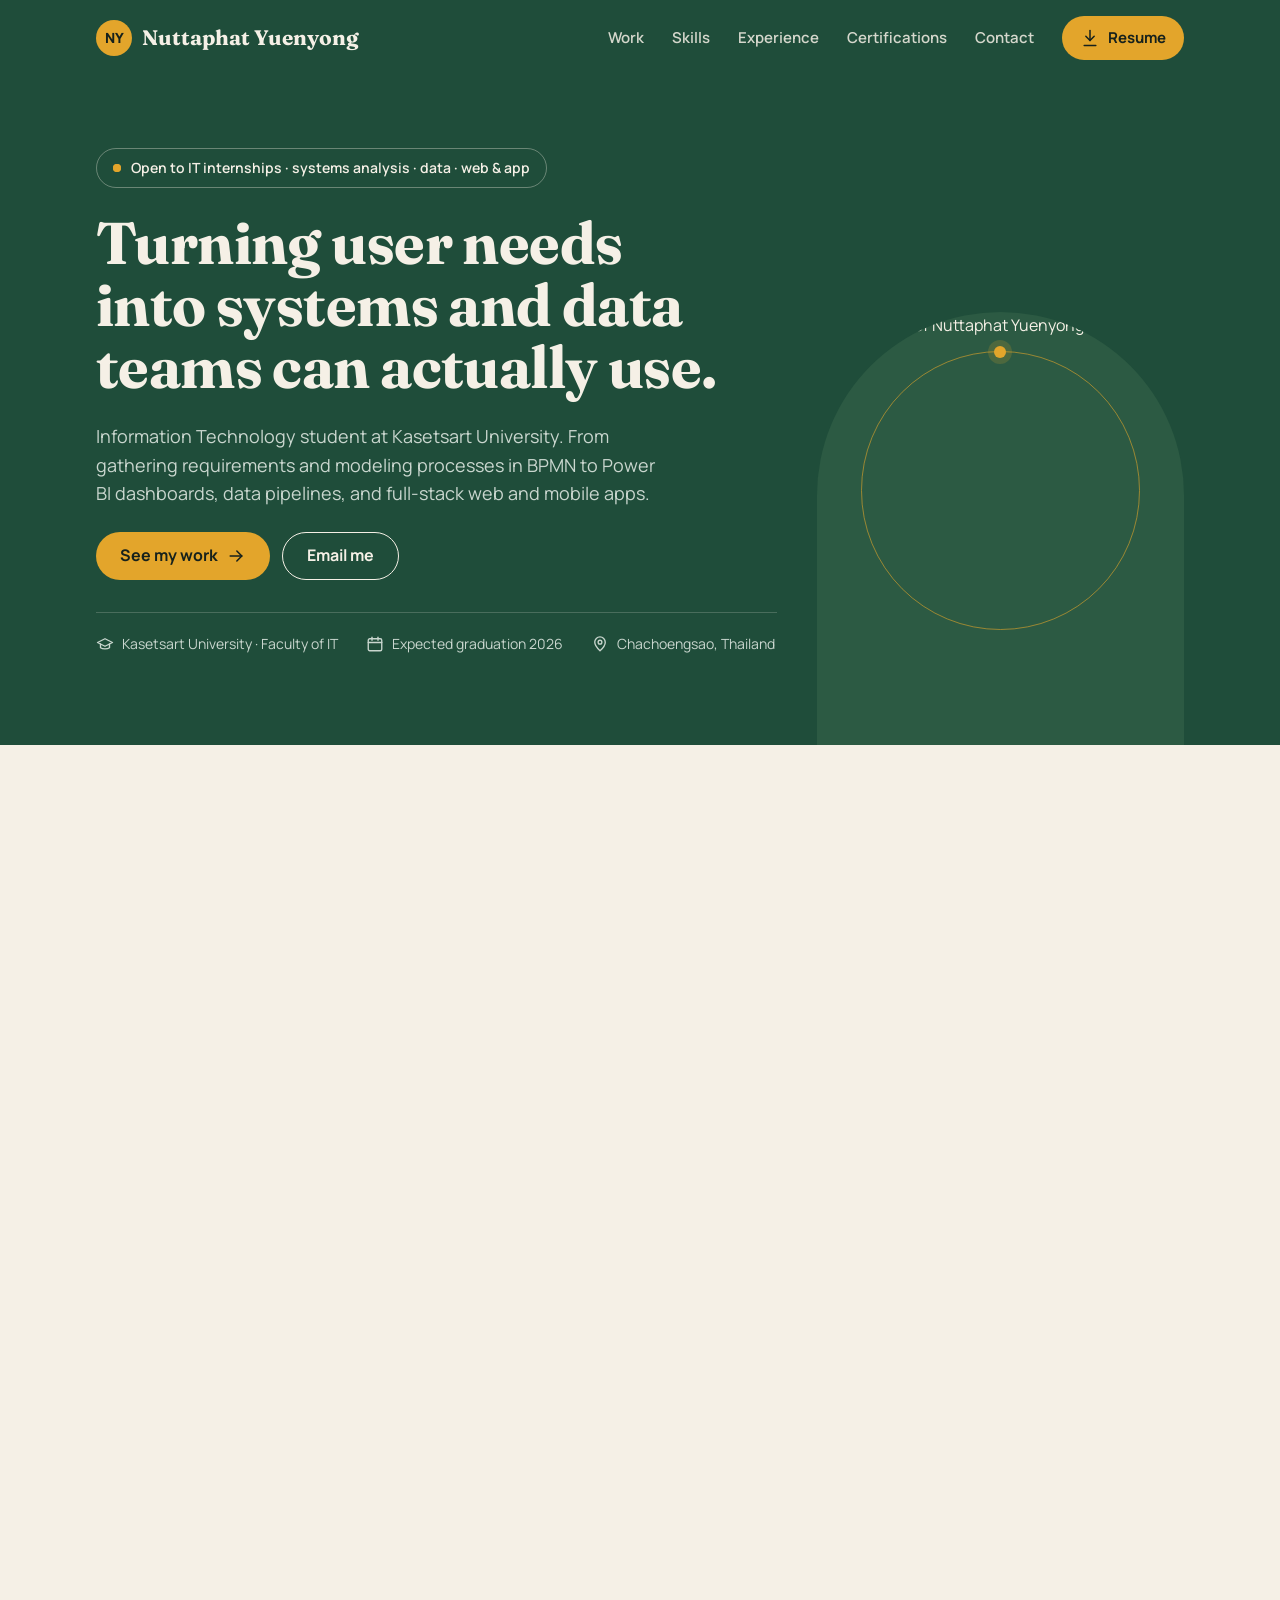
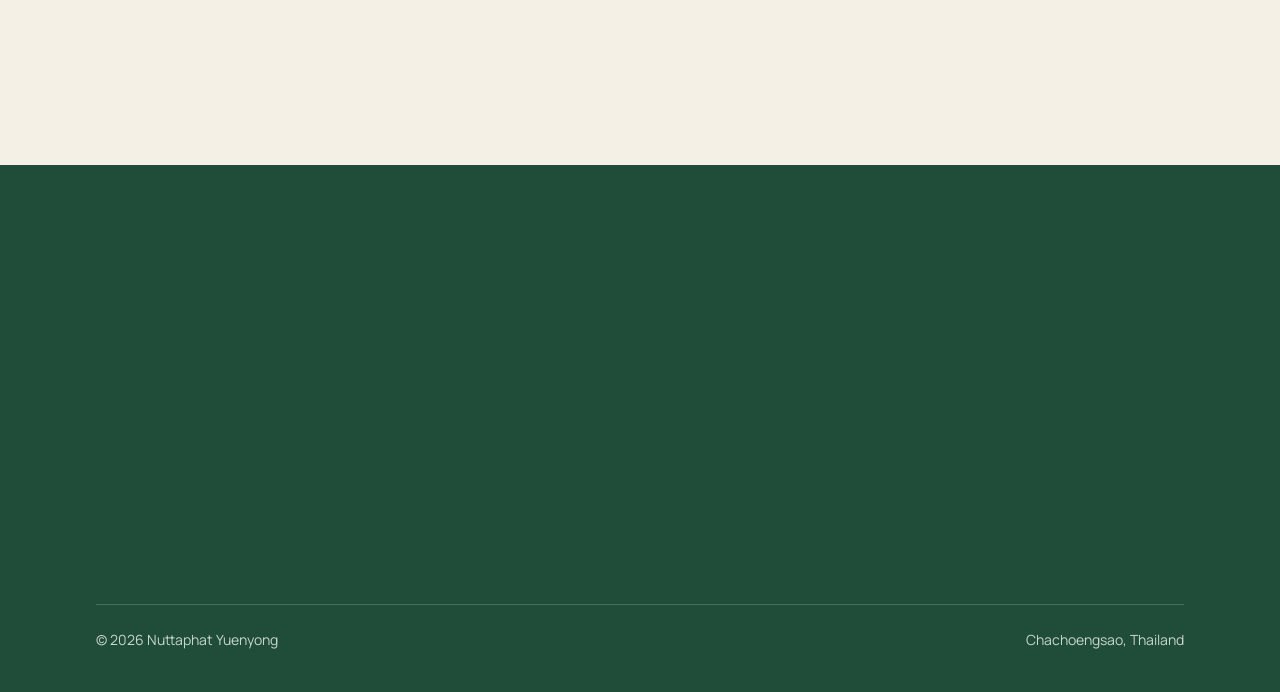
==== commit 785d2a12: "Add Yuyen Engineering client website case study Co-Authored-By: Claude Opus 5.5 <noreply@anthropic.c" ====
--- a/index.html
+++ b/index.html
@@ -145,6 +145,32 @@
             </article>
 
             <article class="card case-card" data-reveal>
+              <div class="case-media">
+                <img src="images/project-yuyen.jpg" alt="Yuyen Engineering home page offering air conditioner installation, cleaning, repair and sales" width="800" height="500" loading="lazy" />
+              </div>
+              <div class="case-body">
+                <div class="tag-row">
+                  <span class="tag tag-dark">Client project</span>
+                  <span class="tag">Express</span>
+                  <span class="tag">Docker</span>
+                </div>
+                <h3>Yuyen Engineering — company website &amp; CMS</h3>
+                <dl class="case-facts">
+                  <dt>What it is</dt>
+                  <dd>The production website for an air conditioning company in Bangkok: services, a product catalogue of 30 models, pricing, past work and contact, with a separate admin site where staff manage the content.</dd>
+                  <dt>Security</dt>
+                  <dd>Two-factor sign-in (TOTP), bcrypt passwords, CSRF tokens, login rate limits, a Content Security Policy, and uploads checked by file signature; the container runs read-only as a non-root user. Scanned with SonarQube across several fix rounds.</dd>
+                  <dt>Built with</dt>
+                  <dd>Node.js, Express, EJS, Multer, Docker Compose.</dd>
+                </dl>
+                <div class="link-row">
+                  <a class="text-link" href="https://yuyenpensuk.com/" target="_blank" rel="noopener">yuyenpensuk.com ↗</a>
+                  <a class="text-link" href="https://github.com/Catboyz-45/yuyenpensuk-website" target="_blank" rel="noopener">GitHub ↗</a>
+                </div>
+              </div>
+            </article>
+
+            <article class="card case-card" data-reveal>
               <div class="case-media case-media-diagram">
                 <img src="images/project-cinema-usecase.png" alt="Use case diagram of the online movie ticket booking system with customer, administrator and Stripe actors" width="1400" height="909" loading="lazy" />
               </div>
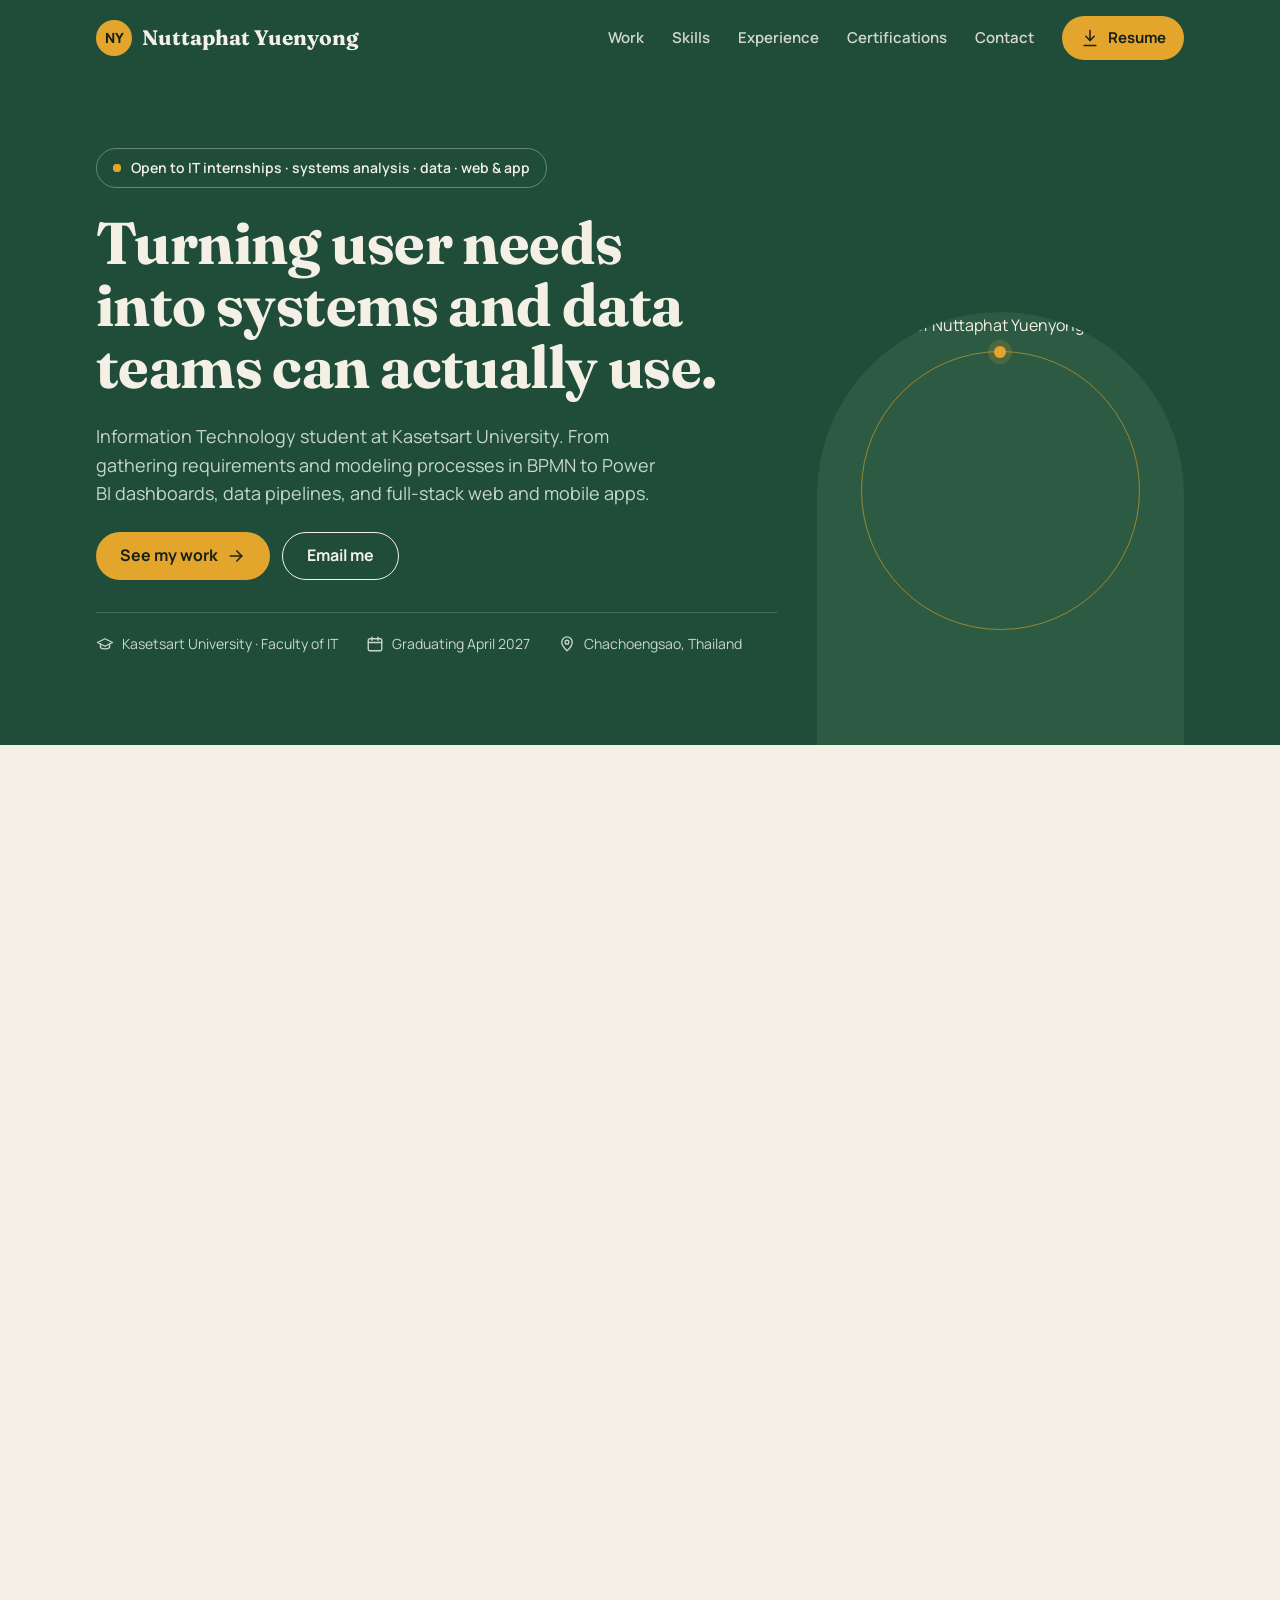
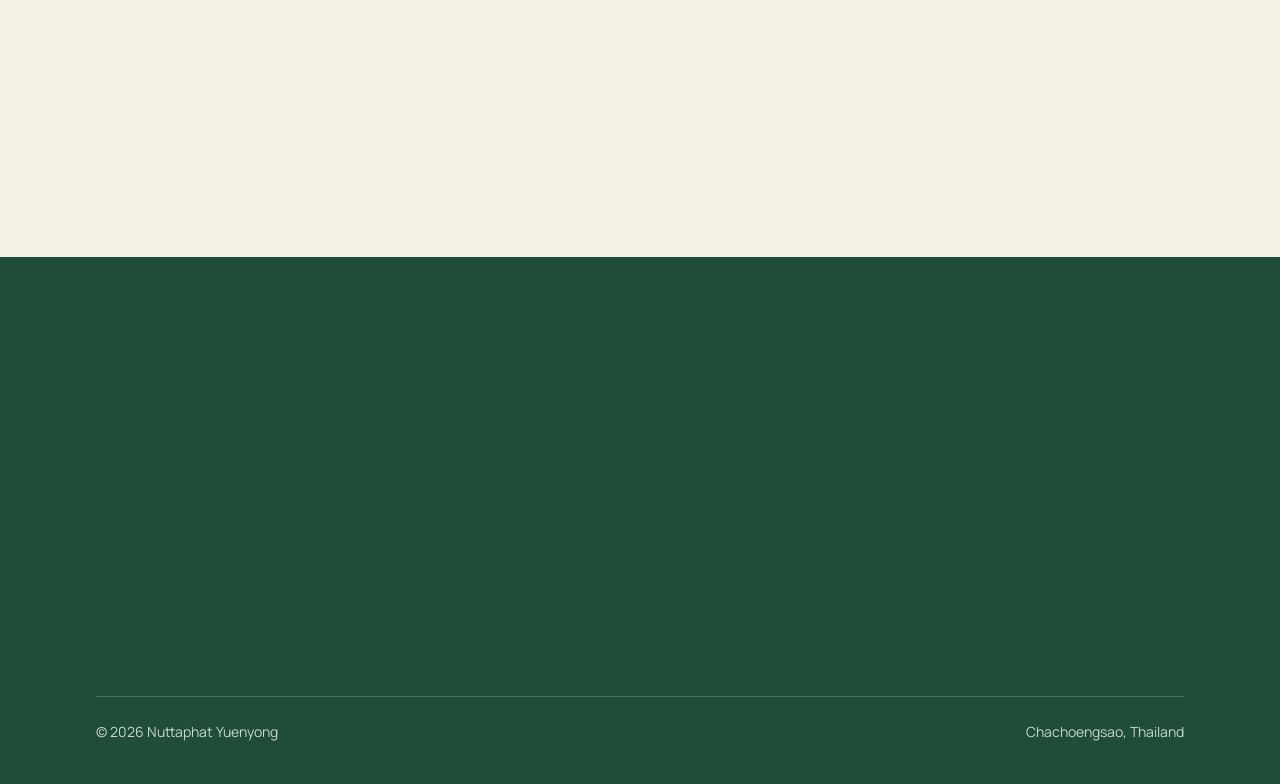
==== commit 97e7f238: "Rework experience timeline and update graduation date - Add Yuyen Engineering senior project and Nes" ====
--- a/index.html
+++ b/index.html
@@ -85,7 +85,7 @@
               </li>
               <li>
                 <svg viewBox="0 0 24 24" aria-hidden="true"><rect x="3" y="5" width="18" height="16" rx="2" /><path d="M3 10h18" /><path d="M8 3v4" /><path d="M16 3v4" /></svg>
-                Expected graduation 2026
+                Graduating April 2027
               </li>
               <li>
                 <svg viewBox="0 0 24 24" aria-hidden="true"><path d="M12 21s-7-6.2-7-11.5A7 7 0 0 1 19 9.5C19 14.8 12 21 12 21Z" /><circle cx="12" cy="9.5" r="2.5" /></svg>
@@ -144,7 +144,7 @@
               </div>
             </article>
 
-            <article class="card case-card" data-reveal>
+            <article class="card case-card" id="project-yuyen" data-reveal>
               <div class="case-media">
                 <img src="images/project-yuyen.jpg" alt="Yuyen Engineering home page offering air conditioner installation, cleaning, repair and sales" width="800" height="500" loading="lazy" />
               </div>
@@ -255,8 +255,8 @@
               </article>
 
               <article class="card project-card" data-reveal>
-                <div class="project-media">
-                  <img src="images/iot.jpg" alt="Alcohol Monitor device with ESP32 and MQ-3 sensor" width="640" height="853" loading="lazy" />
+                <div class="project-media project-media-phone">
+                  <img src="images/project-alcohol-monitor.jpg" alt="Alcohol Monitor app home screen with device status, today's test counts and latest results" width="412" height="900" loading="lazy" />
                 </div>
                 <div class="project-body">
                   <p class="kicker">IoT · Flutter + ESP32</p>
@@ -361,24 +361,19 @@
             <h2>Work &amp; activities</h2>
             <ol class="timeline" data-stagger>
               <li data-reveal>
-                <p class="timeline-year">2025</p>
-                <h3>Data dashboard showcase</h3>
-                <p>Presented a data dashboard to instructors.</p>
+                <p class="timeline-year">2026 · Senior project</p>
+                <h3>Yuyen Engineering — company website &amp; CMS</h3>
+                <p>Built the production website and content management system for an air conditioning company as my senior project: gathered requirements with the company, built the public site and a separate admin site with two-factor sign-in, deployed it with Docker, and fixed issues found in SonarQube scans. <a class="text-link" href="#project-yuyen">See project ↑</a></p>
               </li>
               <li data-reveal>
-                <p class="timeline-year">2024</p>
-                <h3>System analysis workshop</h3>
-                <p>Took part in the workshop and the team presentation.</p>
+                <p class="timeline-year">2026 · Team project</p>
+                <h3>Nestly — developer, Group 10</h3>
+                <p>Developer on a team building a multi-dorm management platform with Next.js and PostgreSQL. The team delivered the system with a user manual, UML diagrams, and API and UI test reports. <a class="text-link" href="docs/nestly-user-manual.pdf" target="_blank" rel="noopener">User manual ↗</a></p>
               </li>
               <li data-reveal>
                 <p class="timeline-year">Mar – May 2022</p>
                 <h3>CP ALL Plc (7-Eleven) — dual vocational trainee</h3>
-                <p>Cashier and front-of-store work serving customers; received an internship certificate from CP ALL. <a class="text-link" href="cpall-internship-certificate.pdf" target="_blank" rel="noopener">View certificate ↗</a></p>
-              </li>
-              <li data-reveal>
-                <p class="timeline-year">University activities</p>
-                <h3>Thai language seminar <span lang="th" class="th">(สัมมนาวิชาภาษาไทย)</span></h3>
-                <p>Took part in the course seminar. <a class="text-link" href="summana.jpg" target="_blank" rel="noopener">View photo ↗</a></p>
+                <p>Cashier and front-of-store staff: served customers and handled payments at the till; received an internship certificate from CP ALL. <a class="text-link" href="cpall-internship-certificate.pdf" target="_blank" rel="noopener">View certificate ↗</a></p>
               </li>
             </ol>
           </div>
@@ -388,7 +383,7 @@
               <p class="eyebrow eyebrow-light">Education</p>
               <h3 class="serif">Kasetsart University</h3>
               <p>Faculty of Information Technology</p>
-              <p>2023 – 2026 (expected)</p>
+              <p>2023 – April 2027 (expected)</p>
             </article>
             <article class="card lang-card" data-reveal>
               <p class="eyebrow">Languages</p>
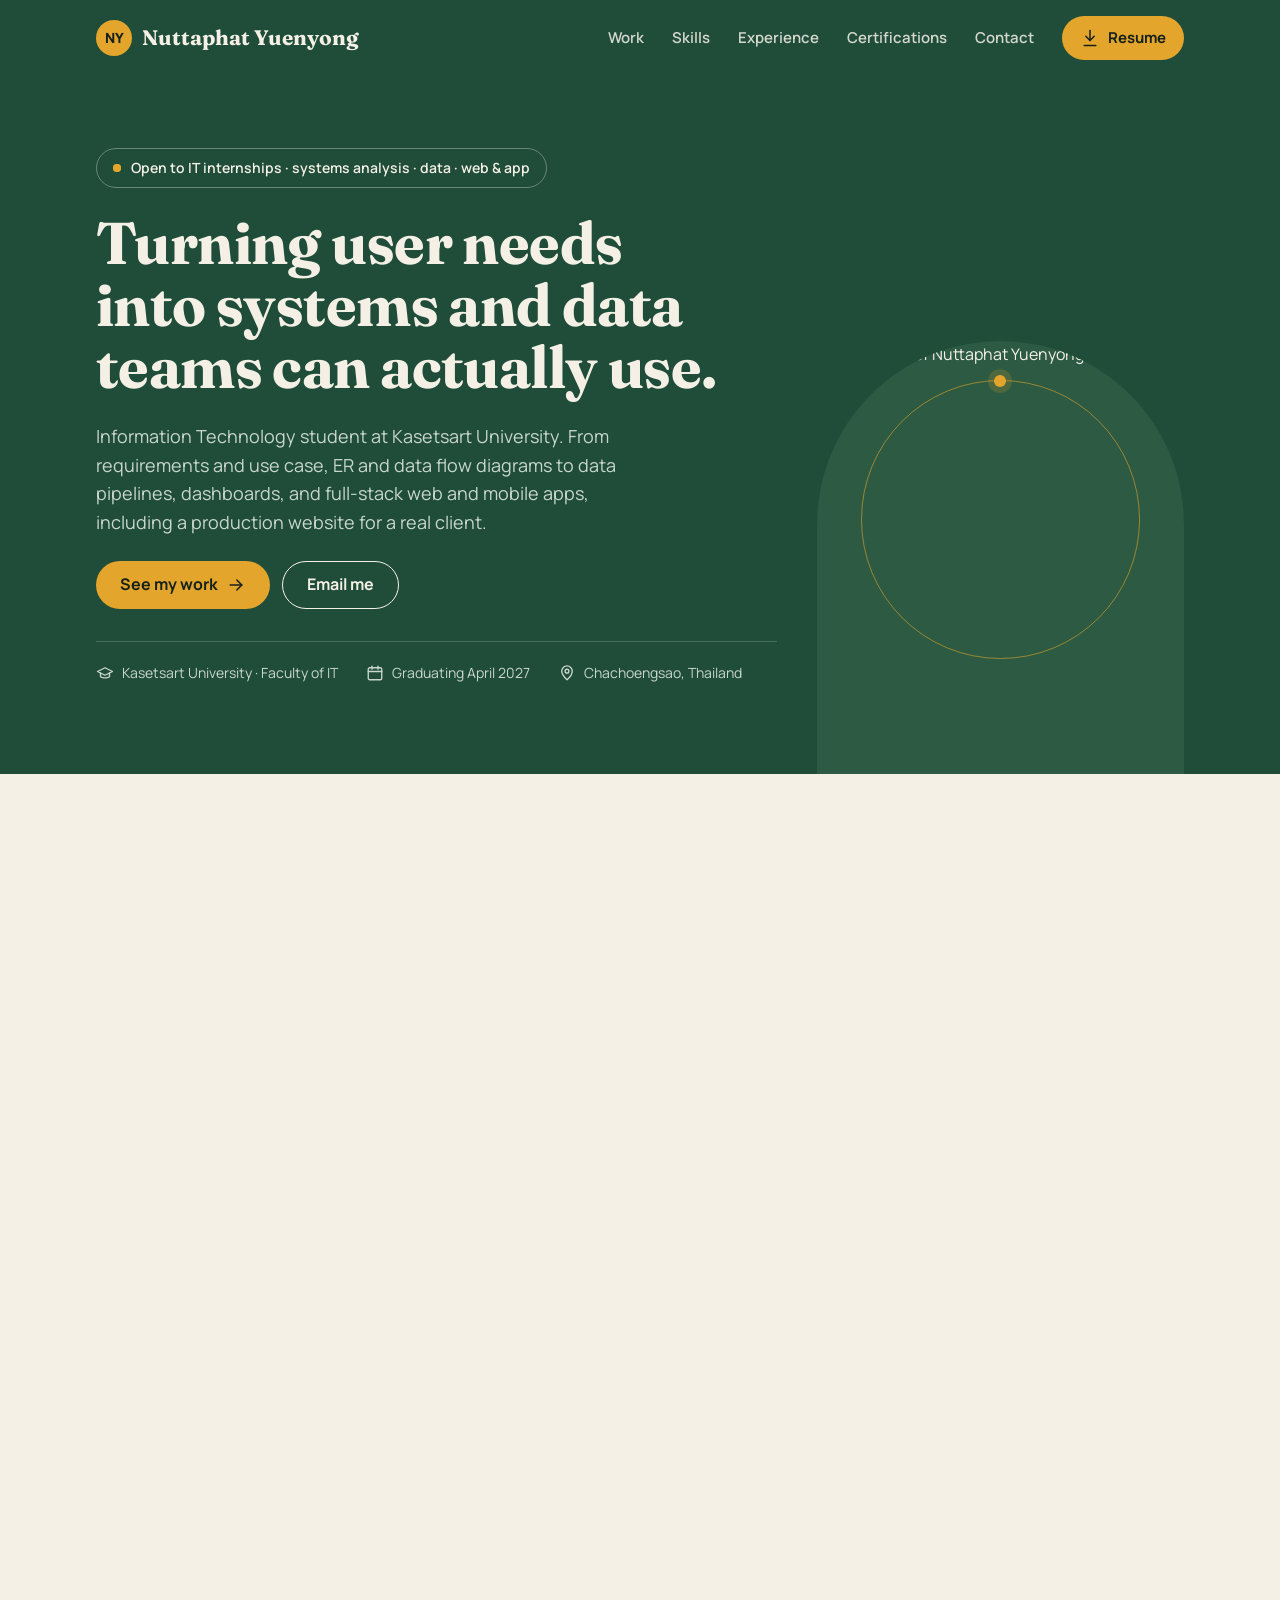
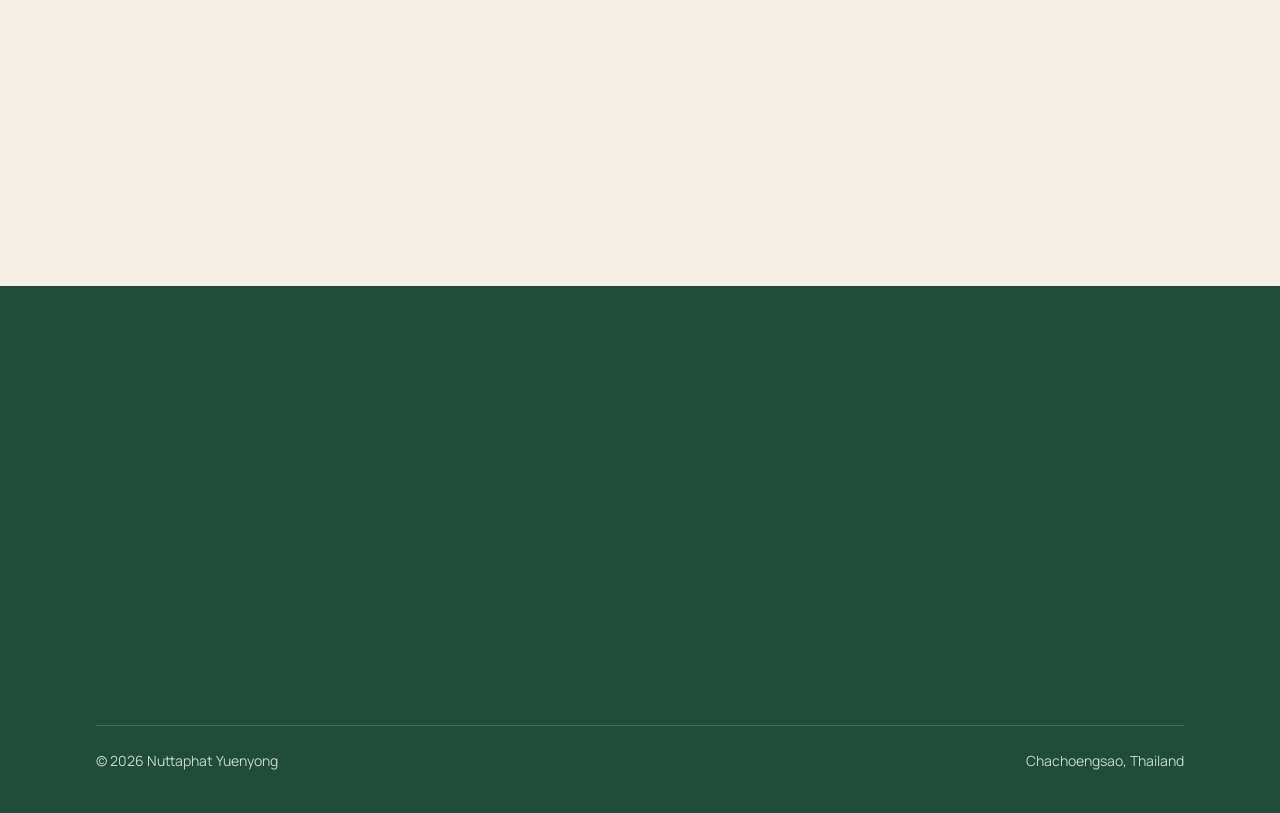
==== commit 6f60b94b: "Align hero with evidence, add link preview, real cost-of-living dashboard - Hero and meta text now n" ====
--- a/index.html
+++ b/index.html
@@ -11,10 +11,16 @@
     <meta property="og:title" content="Nuttaphat Yuenyong — IT Portfolio: Systems Analysis, Data, Web &amp; App" />
     <meta
       property="og:description"
-      content="IT student at Kasetsart University. Requirements and BPMN, Power BI and data pipelines, and full-stack web and mobile apps."
+      content="IT student at Kasetsart University. Requirements and system models, data pipelines and dashboards, and full-stack web and mobile apps, including a production website for a real client."
     />
     <meta property="og:type" content="website" />
     <meta property="og:url" content="https://catboyz-45.github.io/Portfolio/" />
+    <meta property="og:image" content="https://catboyz-45.github.io/Portfolio/images/og-image.jpg" />
+    <meta property="og:image:width" content="1200" />
+    <meta property="og:image:height" content="630" />
+    <meta property="og:image:alt" content="Nuttaphat Yuenyong, IT student at Kasetsart University: systems analysis, data, web and app" />
+    <meta name="twitter:card" content="summary_large_image" />
+    <link rel="canonical" href="https://catboyz-45.github.io/Portfolio/" />
     <meta name="theme-color" content="#1F4D3A" />
     <link rel="icon" href="images/favicon.svg" type="image/svg+xml" />
     <link rel="preconnect" href="https://fonts.googleapis.com" />
@@ -68,8 +74,9 @@
             </span>
             <h1 class="hero-title hero-in" style="--d: 1">Turning user needs into systems and data teams can actually use.</h1>
             <p class="hero-lead hero-in" style="--d: 2">
-              Information Technology student at Kasetsart University. From gathering requirements and modeling
-              processes in BPMN to Power BI dashboards, data pipelines, and full-stack web and mobile apps.
+              Information Technology student at Kasetsart University. From requirements and use case, ER and data
+              flow diagrams to data pipelines, dashboards, and full-stack web and mobile apps, including a production
+              website for a real client.
             </p>
             <div class="hero-actions hero-in" style="--d: 3">
               <a class="btn btn-gold" href="#work">
@@ -271,13 +278,13 @@
               </article>
 
               <article class="card project-card" data-reveal>
-                <div class="project-media project-media-logo">
-                  <img src="images/project-cost-of-living-logo.png" alt="Thai cost-of-living project logo" width="256" height="256" loading="lazy" />
+                <div class="project-media">
+                  <img src="images/project-cost-of-living.jpg" alt="Cost-of-living dashboard showing year-on-year inflation, an AI forecast for next month and fuel and minimum wage figures" width="800" height="500" loading="lazy" />
                 </div>
                 <div class="project-body">
                   <p class="kicker">Data engineering · Airflow + ML</p>
                   <h3>Thai cost-of-living pipeline</h3>
-                  <p>Airflow pipeline that collects provincial CPI and daily retail prices, forecasts next month's prices with scikit-learn served through FastAPI, and reports them in Power BI.</p>
+                  <p>Airflow pipeline that collects provincial CPI and daily retail prices, forecasts next month's prices with scikit-learn, and shows them on a FastAPI dashboard and in Power BI.</p>
                   <div class="link-row">
                     <a class="text-link" href="https://github.com/Catboyz-45/cost-of-living-pipeline" target="_blank" rel="noopener">GitHub ↗</a>
                   </div>
@@ -314,7 +321,7 @@
               </span>
               <h3>Systems analysis &amp; design</h3>
               <p>Turning user needs into requirements and models the team can build from.</p>
-              <p class="skill-tools">Requirement analysis · Use case · ER diagram · Flowchart · BPMN</p>
+              <p class="skill-tools">Requirement analysis · Use case · ER diagram · DFD · Sequence diagram · BPMN</p>
             </article>
             <article class="card skill-card" data-reveal>
               <span class="icon-tile" aria-hidden="true">
--- a/styles.css
+++ b/styles.css
@@ -792,19 +792,6 @@
   justify-content: center;
   align-items: flex-start;
   padding-top: 22px;
-}
-
-.project-media-logo {
-  background: #1c1a17;
-  display: flex;
-  align-items: center;
-  justify-content: center;
-}
-
-.project-media-logo img {
-  width: 112px;
-  height: 112px;
-  border-radius: 24px;
 }
 
 .project-media-phone img {
